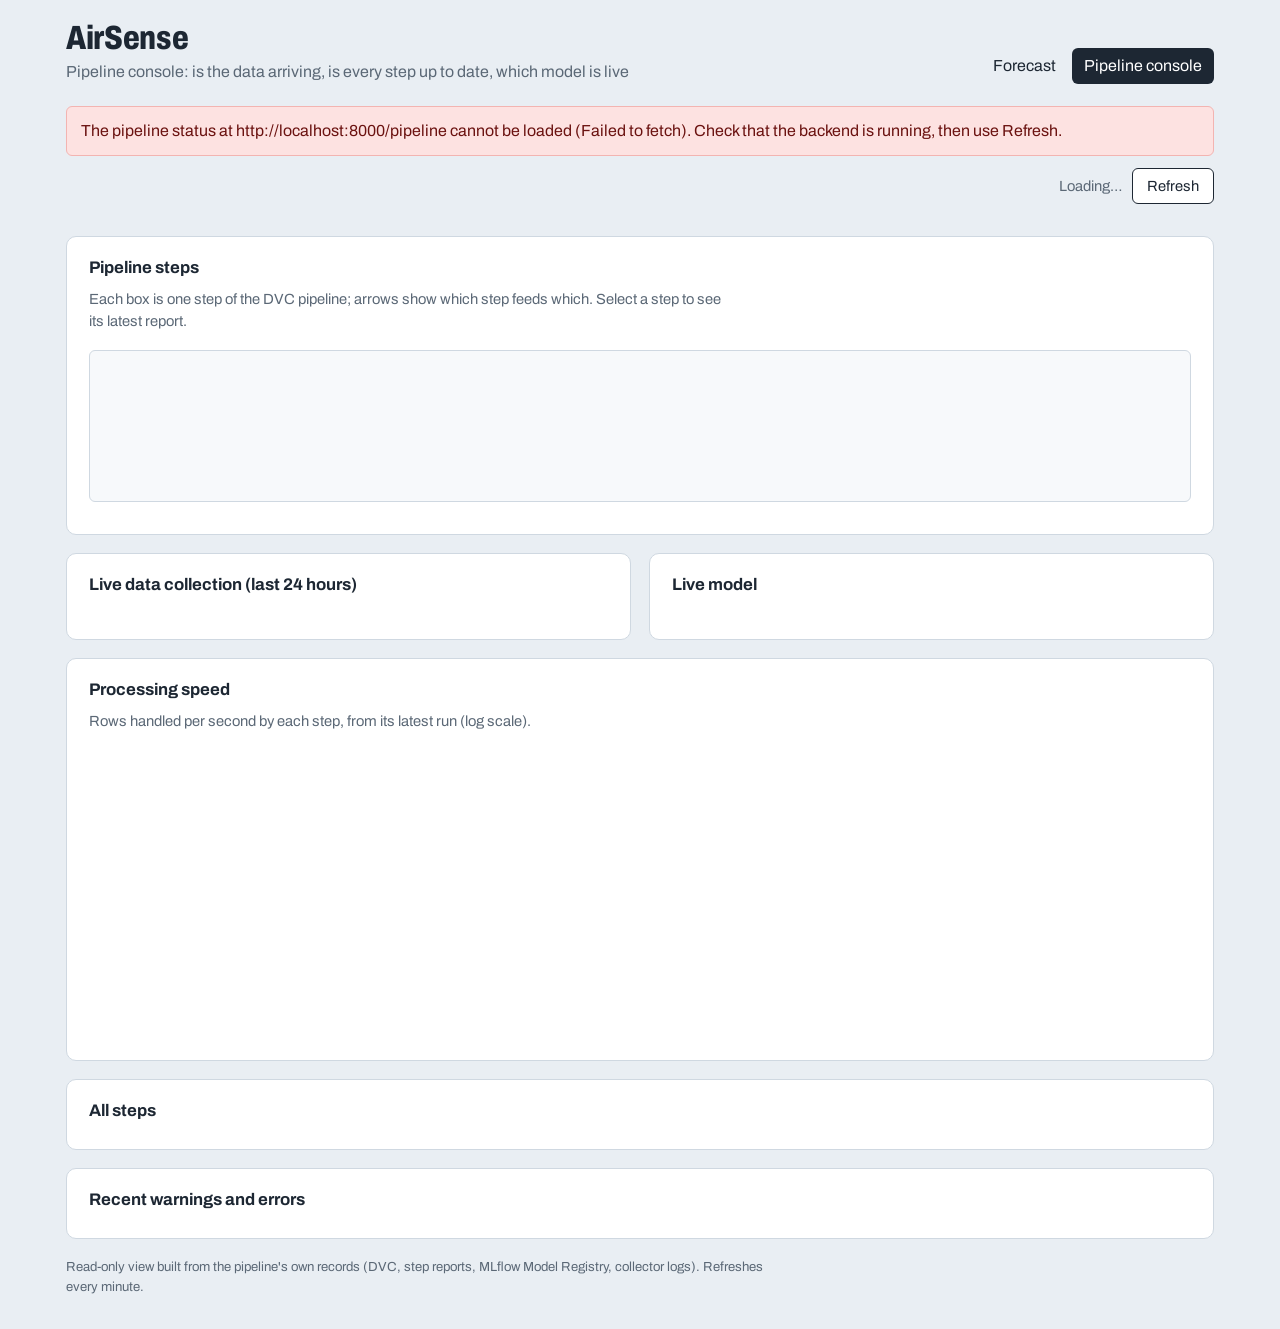
==== frontend/pipeline.html @ 77a4524e "Stage 7: pipeline console, user manual, manual UI checklist" ====
<!doctype html>
<html lang="en">
<head>
  <meta charset="utf-8">
  <meta name="viewport" content="width=device-width, initial-scale=1">
  <title>AirSense — pipeline console</title>
  <meta name="description" content="Status of the AirSense data and model pipeline">
  <link rel="preconnect" href="https://fonts.googleapis.com">
  <link rel="stylesheet" href="https://fonts.googleapis.com/css2?family=Archivo:wdth,wght@75..100,400..800&display=swap">
  <link rel="stylesheet" href="assets/style.css">
</head>
<body class="console">
  <header class="topbar">
    <div class="brand">
      <a class="wordmark" href="index.html">AirSense</a>
      <p class="tagline">Pipeline console: is the data arriving, is every step up to date, which model is live</p>
    </div>
    <nav class="topnav" aria-label="Pages">
      <a href="index.html">Forecast</a>
      <a href="pipeline.html" aria-current="page">Pipeline console</a>
    </nav>
  </header>

  <main>
    <div id="banner" class="banner" role="alert" hidden></div>
    <div class="freshness console-fresh">
      <span id="asof">Loading…</span>
      <button id="refresh" type="button">Refresh</button>
    </div>

    <section class="status-row" id="status-row" aria-label="Summary"></section>

    <section class="panel" aria-labelledby="graph-h">
      <h2 id="graph-h" class="section-h">Pipeline steps</h2>
      <p class="hint">Each box is one step of the DVC pipeline; arrows show which step feeds which. Select a step to see its latest report.</p>
      <div class="legend" id="legend"></div>
      <p class="hint phone-only">On a phone, swipe the graph sideways to see every step.</p>
      <div class="dag-wrap"><svg id="dag" role="img" aria-label="Pipeline graph"></svg></div>
      <div id="stage-detail" class="stage-detail" aria-live="polite"></div>
    </section>

    <div class="two-col">
      <section class="panel" aria-labelledby="live-h">
        <h2 id="live-h" class="section-h">Live data collection (last 24 hours)</h2>
        <p id="live-text" class="hint"></p>
        <div id="live-strip" class="slots" role="img"></div>
        <div id="live-axis" class="slots-axis" aria-hidden="true"></div>
        <ul id="gaps" class="plain"></ul>
      </section>

      <section class="panel" aria-labelledby="model-h">
        <h2 id="model-h" class="section-h">Live model</h2>
        <div id="model"></div>
      </section>
    </div>

    <section class="panel" aria-labelledby="speed-h">
      <h2 id="speed-h" class="section-h">Processing speed</h2>
      <p class="hint">Rows handled per second by each step, from its latest run (log scale).</p>
      <div class="chart-box short"><canvas id="speed" role="img" aria-label="Throughput per pipeline step"></canvas></div>
    </section>

    <section class="panel" aria-labelledby="stages-h">
      <h2 id="stages-h" class="section-h">All steps</h2>
      <div class="table-wrap"><table class="data" id="stages"></table></div>
    </section>

    <section class="panel" aria-labelledby="problems-h">
      <h2 id="problems-h" class="section-h">Recent warnings and errors</h2>
      <div id="problems"></div>
    </section>
  </main>

  <footer class="footer">
    <p>Read-only view built from the pipeline's own records (DVC, step reports, MLflow Model Registry, collector logs). Refreshes every minute.</p>
  </footer>

  <script src="vendor/chart.umd.min.js"></script>
  <script src="assets/config.js"></script>
  <script src="assets/common.js"></script>
  <script src="assets/pipeline.js"></script>
</body>
</html>
---- frontend/assets/style.css ----
/* AirSense frontend. The AQI colours carry the meaning; everything else stays quiet. */
:root {
  --sky: #e9eef3;        /* page: hazy daytime sky */
  --paper: #ffffff;      /* panels */
  --ink: #1d2733;        /* text */
  --muted: #5b6876;      /* secondary text */
  --line: #cfd8e1;       /* borders */
  --focus: #1b6ec2;      /* keyboard focus and links */
  --warn-bg: #fff4d6;
  --warn-ink: #5a4300;
  --font: "Archivo", "Segoe UI", system-ui, -apple-system, sans-serif;
  --radius-s: 6px;
  --radius-m: 10px;
}

* { box-sizing: border-box; }
html { -webkit-text-size-adjust: 100%; }
body {
  margin: 0;
  background: var(--sky);
  color: var(--ink);
  font-family: var(--font);
  font-size: 16px;
  line-height: 1.5;
}
a { color: var(--focus); }
:focus-visible { outline: 3px solid var(--focus); outline-offset: 2px; }
main, .topbar, .footer { max-width: 1180px; margin: 0 auto; padding: 0 16px; }

/* ---------- top bar ---------- */
.topbar {
  display: flex; flex-wrap: wrap; align-items: end; justify-content: space-between;
  gap: 8px 24px; padding-top: 22px; padding-bottom: 14px;
}
.wordmark {
  font-size: 2.1rem; font-weight: 800; font-stretch: 78%; letter-spacing: -0.01em;
  color: var(--ink); text-decoration: none; line-height: 1;
}
.tagline { margin: 4px 0 0; color: var(--muted); }
.topnav { display: flex; gap: 4px; }
.topnav a {
  padding: 6px 12px; border-radius: var(--radius-s); color: var(--ink); text-decoration: none;
}
.topnav a[aria-current="page"] { background: var(--ink); color: #fff; }
.topnav a:not([aria-current]):hover { background: #dbe3ea; }

/* ---------- banner and controls ---------- */
.banner {
  margin: 8px 0 12px; padding: 12px 14px; border-radius: var(--radius-s);
  background: #fde2e1; color: #6b1210; border: 1px solid #f3b4b1;
}
.controls {
  display: flex; flex-wrap: wrap; align-items: center; justify-content: space-between;
  gap: 12px; margin: 6px 0 18px;
}
.groups { border: 0; margin: 0; padding: 0; display: flex; flex-wrap: wrap; gap: 6px; align-items: center; }
.groups legend { float: left; margin-right: 8px; color: var(--muted); padding: 0; }
.groups label { position: relative; }
.groups input { position: absolute; opacity: 0; inset: 0; margin: 0; cursor: pointer; }
.groups span {
  display: inline-block; padding: 6px 12px; border: 1px solid var(--line);
  border-radius: 999px; background: var(--paper); font-size: 0.92rem;
}
.groups input:checked + span { background: var(--ink); color: #fff; border-color: var(--ink); }
.groups input:focus-visible + span { outline: 3px solid var(--focus); outline-offset: 2px; }
.freshness { display: flex; align-items: center; gap: 10px; color: var(--muted); font-size: 0.92rem; }
button {
  font: inherit; padding: 6px 14px; border-radius: var(--radius-s); cursor: pointer;
  border: 1px solid var(--ink); background: var(--paper); color: var(--ink);
}
button:hover { background: var(--ink); color: #fff; }

/* ---------- city tiles ---------- */
.section-h { font-size: 1.05rem; font-weight: 700; margin: 0 0 8px; }
.cities {
  display: grid; gap: 8px;
  grid-template-columns: repeat(auto-fill, minmax(150px, 1fr));
}
.city {
  display: grid; grid-template-columns: 1fr; align-content: start; gap: 2px;
  text-align: left; padding: 10px 12px 10px 16px; border-radius: var(--radius-s);
  background: var(--paper); color: var(--ink); border: 1px solid var(--line);
  position: relative; min-height: 76px;
}
.city::before {           /* the AQI colour as a band on the left edge */
  content: ""; position: absolute; left: 0; top: 0; bottom: 0; width: 6px;
  border-radius: var(--radius-s) 0 0 var(--radius-s); background: var(--band, #c9d1d9);
}
.city:hover { background: #f6f9fb; color: var(--ink); }
.city[aria-pressed="true"] { border-color: var(--ink); box-shadow: inset 0 0 0 1px var(--ink); }
.city .name { font-weight: 700; }
.city .cat { font-size: 0.82rem; color: var(--muted); }
.city .val { font-size: 1.5rem; font-weight: 700; font-stretch: 85%; line-height: 1.1; }
.city .val small { font-size: 0.7rem; font-weight: 400; color: var(--muted); margin-left: 2px; }
.city.stale .val { color: var(--muted); }

/* ---------- detail ---------- */
.detail {
  margin: 22px 0; padding: 22px; background: var(--paper);
  border-radius: var(--radius-m); border: 1px solid var(--line);
}
.detail-head { display: flex; flex-wrap: wrap; gap: 18px 32px; align-items: stretch; }
.reading {
  min-width: 220px; padding: 16px 18px; border-radius: var(--radius-m);
  background: var(--band); color: var(--band-ink);
}
.reading .where { margin: 0; font-weight: 700; font-size: 1.15rem; }
.reading .big { font-size: 4.2rem; font-weight: 800; font-stretch: 75%; line-height: 0.95; margin: 6px 0 2px; }
.reading .big small { font-size: 1rem; font-weight: 500; margin-left: 4px; }
.reading .catname { font-size: 1.25rem; font-weight: 700; margin: 0; }
.reading .meta { margin: 6px 0 0; font-size: 0.85rem; opacity: 0.9; }
.summary { flex: 1 1 320px; display: flex; flex-direction: column; justify-content: center; gap: 6px; }
.summary h3 { margin: 0; font-size: 1.5rem; font-weight: 700; font-stretch: 90%; line-height: 1.2; }
.summary p { margin: 0; color: var(--muted); max-width: 62ch; }

/* The hour-by-hour strip: one cell per forecast hour, coloured by AQI category. */
.strip-wrap { margin: 22px 0 6px; }
.strip { display: grid; grid-template-columns: repeat(24, 1fr); gap: 2px; }
.strip .cell { height: 34px; border-radius: 3px; background: var(--band); position: relative; }
.strip .cell.worst { outline: 2px solid var(--ink); outline-offset: 1px; z-index: 1; }
.strip-hours { display: grid; grid-template-columns: repeat(24, 1fr); font-size: 0.72rem; color: var(--muted); margin-top: 3px; }
.strip-hours span { text-align: left; white-space: nowrap; }
.chart-box { position: relative; height: 260px; margin-top: 10px; }

.columns { display: grid; grid-template-columns: 1fr 1fr; gap: 28px; margin-top: 22px; }
.columns h4 { margin: 0 0 8px; font-size: 1.05rem; }
.advice p { margin: 0 0 8px; max-width: 65ch; }
.sources { font-size: 0.82rem; color: var(--muted); }
.factors { list-style: none; margin: 0; padding: 0; }
.factors li { display: grid; grid-template-columns: minmax(130px, 1.2fr) 1fr; gap: 10px; align-items: center; margin-bottom: 8px; }
.factor-bar { position: relative; height: 22px; background: #eef2f6; border-radius: 3px; }
.factor-bar .mid { position: absolute; left: 50%; top: -3px; bottom: -3px; width: 1px; background: var(--muted); }
.factor-bar .fill { position: absolute; top: 3px; bottom: 3px; border-radius: 2px; }
.factor-bar .fill.raises { left: 50%; background: #c0392b; }
.factor-bar .fill.lowers { right: 50%; background: #2e7d5b; }
.factor-num { font-size: 0.82rem; color: var(--muted); }
.notes { margin-top: 18px; padding: 10px 14px; border-radius: var(--radius-s); background: var(--warn-bg); color: var(--warn-ink); }
.notes ul { margin: 4px 0 0; padding-left: 20px; }
.unavailable { padding: 6px 0; }
.unavailable h3 { margin: 0 0 6px; }
.unavailable p { margin: 0 0 6px; color: var(--muted); max-width: 65ch; }

/* ---------- intro, phone controls, overview ---------- */
.intro { margin: 0 0 12px; color: var(--muted); }
.phone-controls { display: none; gap: 10px; margin-bottom: 14px; }
.field { display: grid; gap: 4px; font-size: 0.9rem; color: var(--muted); }
.field select {
  font: inherit; font-size: 1rem; color: var(--ink); padding: 10px 12px;
  border: 1px solid var(--line); border-radius: var(--radius-s); background: var(--paper); width: 100%;
}
.overview { margin: 22px 0; padding: 18px 22px; background: var(--paper); border: 1px solid var(--line); border-radius: var(--radius-m); }
.overview p { margin: 0 0 10px; max-width: 80ch; }
.catbar { display: flex; height: 14px; border-radius: 4px; overflow: hidden; margin-bottom: 6px; }
.catbar span { display: block; height: 100%; }
.catbar-legend { display: flex; flex-wrap: wrap; gap: 4px 14px; font-size: 0.82rem; color: var(--muted); margin-bottom: 4px; }
.ranked { list-style: none; margin: 12px 0 0; padding: 0; display: none; }
.ranked li button {
  width: 100%; display: grid; grid-template-columns: 14px 1fr auto; gap: 10px; align-items: center;
  text-align: left; padding: 9px 4px; border: 0; border-bottom: 1px solid var(--line);
  border-radius: 0; background: transparent; color: var(--ink);
}
.ranked li button:hover { background: #f3f6f9; color: var(--ink); }
.ranked .dot { width: 12px; height: 12px; border-radius: 50%; background: var(--band); border: 1px solid rgba(0, 0, 0, 0.15); }
.ranked .rv { font-weight: 700; font-stretch: 85%; }
.ranked .rs { display: block; font-size: 0.8rem; color: var(--muted); }
.alternatives { display: flex; flex-wrap: wrap; gap: 8px; margin-top: 8px; }
.alternatives button { display: inline-flex; gap: 8px; align-items: center; }
.alternatives .dot { width: 10px; height: 10px; border-radius: 50%; background: var(--band); }
.last-known { display: inline-block; margin: 4px 0 10px; padding: 8px 12px; border-radius: var(--radius-s); background: var(--band); color: var(--band-ink); font-weight: 600; }

.loading { display: flex; align-items: center; gap: 12px; color: var(--muted); padding: 18px 0; }
.spinner {
  width: 20px; height: 20px; border-radius: 50%;
  border: 3px solid var(--line); border-top-color: var(--ink); animation: spin 0.9s linear infinite;
}
@keyframes spin { to { transform: rotate(360deg); } }

/* ---------- help and footer ---------- */
.help { margin: 22px 0; background: var(--paper); border: 1px solid var(--line); border-radius: var(--radius-m); padding: 4px 18px; }
.help summary { cursor: pointer; padding: 10px 0; font-weight: 700; }
.help-body p { max-width: 75ch; }
.aqi-table { border-collapse: collapse; width: 100%; font-size: 0.9rem; margin: 6px 0 12px; }
.aqi-table th, .aqi-table td { text-align: left; padding: 6px 8px; border-bottom: 1px solid var(--line); vertical-align: top; }
.swatch { display: inline-block; width: 12px; height: 12px; border-radius: 2px; margin-right: 6px; vertical-align: -1px; border: 1px solid rgba(0, 0, 0, 0.15); }
.footer { color: var(--muted); font-size: 0.82rem; padding-bottom: 28px; }
.footer p { margin: 4px 0; max-width: 90ch; }

@media (max-width: 760px) {
  main { display: flex; flex-direction: column; }
  .phone-controls { display: grid; }
  .tiles-section, .groups { display: none; }
  .controls { margin-top: 0; order: 1; }
  .help { order: 2; margin-top: 0; }
  .detail { order: 3; }
  .overview { order: 4; padding: 16px; }
  .ranked { display: block; }
  .wordmark { font-size: 1.8rem; }
  .topbar { padding-top: 16px; }
  .columns { grid-template-columns: 1fr; }
  .reading { width: 100%; }
  .strip .cell { height: 26px; }
  .strip-hours span:nth-child(odd) { visibility: hidden; }
  .detail { padding: 16px; }
}
@media (prefers-reduced-motion: reduce) { * { transition: none !important; animation: none !important; } }

/* ---------- pipeline console ---------- */
.console-fresh { justify-content: flex-end; margin: 0 0 14px; }
.status-row { display: grid; grid-template-columns: repeat(auto-fit, minmax(220px, 1fr)); gap: 10px; margin-bottom: 18px; }
.status {
  background: var(--paper); border: 1px solid var(--line); border-left: 6px solid var(--state, #9aa7b4);
  border-radius: var(--radius-s); padding: 12px 14px;
}
.status h3 { margin: 0; font-size: 0.95rem; color: var(--muted); font-weight: 600; }
.status p { margin: 4px 0 0; }
.status .big-line { font-size: 1.25rem; font-weight: 700; font-stretch: 90%; color: var(--ink); }
.ok { --state: #2e7d5b; }
.attention { --state: #e08a00; }
.bad { --state: #c0392b; }
.neutral { --state: #6b7c8d; }
.panel { background: var(--paper); border: 1px solid var(--line); border-radius: var(--radius-m); padding: 18px 22px; margin-bottom: 18px; }
.hint { color: var(--muted); margin: 0 0 10px; max-width: 80ch; font-size: 0.92rem; }
.legend { display: flex; flex-wrap: wrap; gap: 6px 16px; font-size: 0.85rem; color: var(--muted); margin-bottom: 8px; }
.legend span { display: inline-flex; align-items: center; gap: 6px; }
.legend i { width: 14px; height: 14px; border-radius: 3px; border: 2px solid; display: inline-block; }
.dag-wrap { overflow-x: auto; border: 1px solid var(--line); border-radius: var(--radius-s); background: #f7f9fb; }
#dag { display: block; margin: 0 auto; }
#dag .node rect { stroke-width: 2; cursor: pointer; }
#dag .node text { font-family: var(--font); font-size: 13px; pointer-events: none; }
#dag .node .sub { font-size: 11px; fill: var(--muted); }
#dag .node:focus-visible rect, #dag .node.selected rect { stroke: var(--focus); stroke-width: 3; }
#dag .edge { fill: none; stroke: #8b99a8; stroke-width: 1.4; }
.stage-detail { margin-top: 14px; }
.stage-detail h3 { margin: 0 0 4px; font-size: 1.1rem; }
.stage-detail .reasons { color: #8a5a00; }
.kv { display: grid; grid-template-columns: max-content 1fr; gap: 3px 16px; font-size: 0.9rem; margin: 8px 0 0; }
.kv dt { color: var(--muted); }
.kv dd { margin: 0; word-break: break-word; }
.cmd { font-family: ui-monospace, SFMono-Regular, Menlo, monospace; font-size: 0.85rem; background: #eef2f6; padding: 2px 6px; border-radius: 4px; }
.two-col { display: grid; grid-template-columns: 1fr 1fr; gap: 18px; }
.two-col .panel { margin-bottom: 18px; }
.slots { display: grid; grid-template-columns: repeat(48, 1fr); gap: 2px; }
.slots span { height: 26px; border-radius: 2px; background: #2e7d5b; }
.slots span.miss { background: #f1c9c5; }
.slots-axis { display: grid; grid-template-columns: repeat(48, 1fr); font-size: 0.72rem; color: var(--muted); margin-top: 3px; }
.slots-axis span { white-space: nowrap; }
.plain { list-style: none; padding: 0; margin: 10px 0 0; font-size: 0.9rem; }
.plain li { padding: 4px 0; border-bottom: 1px solid var(--line); }
.checks { list-style: none; padding: 0; margin: 8px 0 0; }
.checks li { display: grid; grid-template-columns: 22px 1fr; gap: 6px; padding: 4px 0; font-size: 0.92rem; }
.checks .mark { font-weight: 800; }
.checks .pass { color: #2e7d5b; }
.checks .fail { color: #c0392b; }
.chart-box.short { height: 300px; }
.table-wrap { overflow-x: auto; }
table.data { border-collapse: collapse; width: 100%; font-size: 0.9rem; }
table.data th, table.data td { text-align: left; padding: 7px 8px; border-bottom: 1px solid var(--line); vertical-align: top; }
table.data th { color: var(--muted); font-weight: 600; }
.pill { display: inline-block; padding: 1px 8px; border-radius: 999px; font-size: 0.8rem; border: 1px solid; white-space: nowrap; }
.pill.ok { color: #1f5e43; border-color: #2e7d5b; background: #e6f3ec; }
.pill.attention { color: #7a4b00; border-color: #e08a00; background: #fff1d9; }
.pill.neutral { color: #3d4b59; border-color: #6b7c8d; background: #eef2f6; }
.pill.bad { color: #7a1d14; border-color: #c0392b; background: #fbe4e1; }
.problem { display: grid; grid-template-columns: 150px 80px 1fr; gap: 10px; padding: 6px 0; border-bottom: 1px solid var(--line); font-size: 0.88rem; }
.problem span { overflow-wrap: anywhere; min-width: 0; }
.problem .lvl-ERROR, .problem .lvl-CRITICAL { color: #c0392b; font-weight: 700; }
.problem .lvl-WARNING { color: #8a5a00; font-weight: 700; }
@media (max-width: 760px) {
  .two-col { grid-template-columns: 1fr; }
  .panel { padding: 14px 16px; }
  .slots span { height: 20px; }
  .problem { grid-template-columns: 1fr; gap: 2px; }
}
.phone-only { display: none; }
@media (max-width: 760px) { .phone-only { display: block; } }
.linklike { border: 0; padding: 0; background: none; color: var(--focus); text-decoration: underline; cursor: pointer; font: inherit; }
.linklike:hover { background: none; color: var(--ink); }
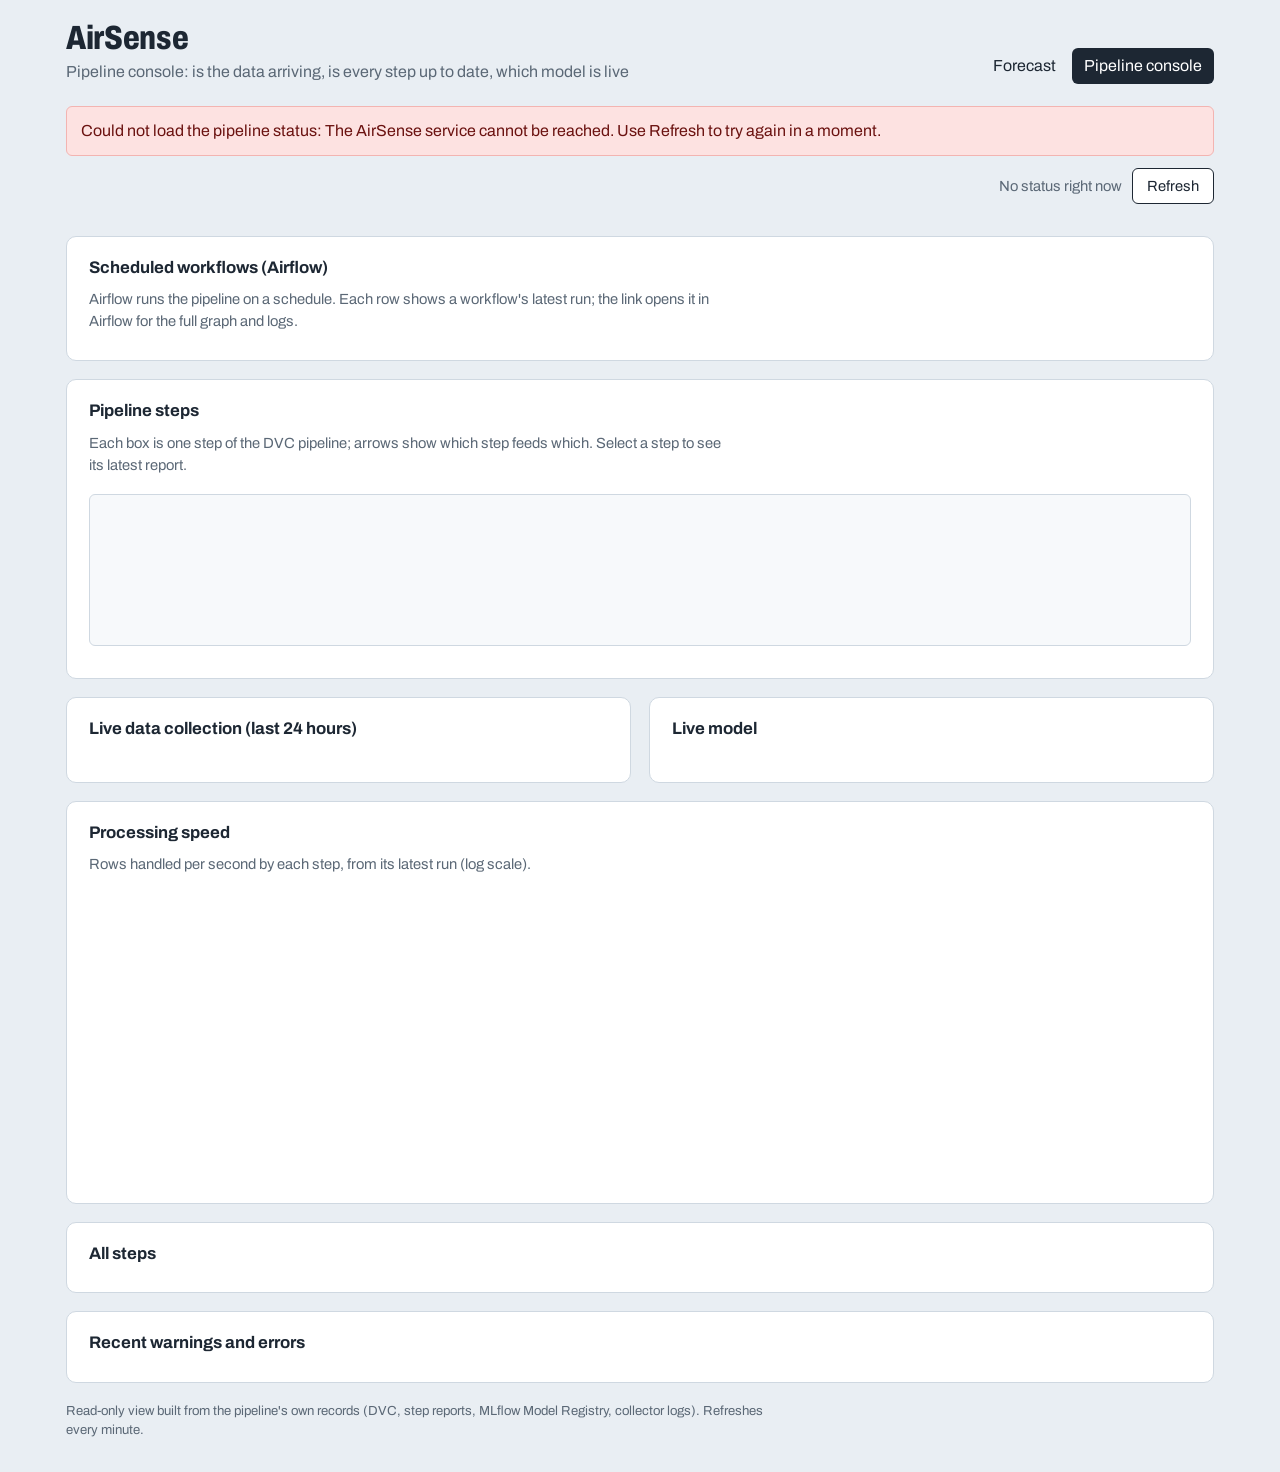
==== commit 1b807317: "Console: Airflow workflows panel (last run of each DAG, link to Airflow); housekeeping: dvc gc" ====
--- a/frontend/pipeline.html
+++ b/frontend/pipeline.html
@@ -29,6 +29,12 @@
     </div>
 
     <section class="status-row" id="status-row" aria-label="Summary"></section>
+
+    <section class="panel" aria-labelledby="flows-h">
+      <h2 id="flows-h" class="section-h">Scheduled workflows (Airflow)</h2>
+      <p class="hint">Airflow runs the pipeline on a schedule. Each row shows a workflow's latest run; the link opens it in Airflow for the full graph and logs.</p>
+      <div class="table-wrap"><table class="data" id="workflows"></table></div>
+    </section>
 
     <section class="panel" aria-labelledby="graph-h">
       <h2 id="graph-h" class="section-h">Pipeline steps</h2>
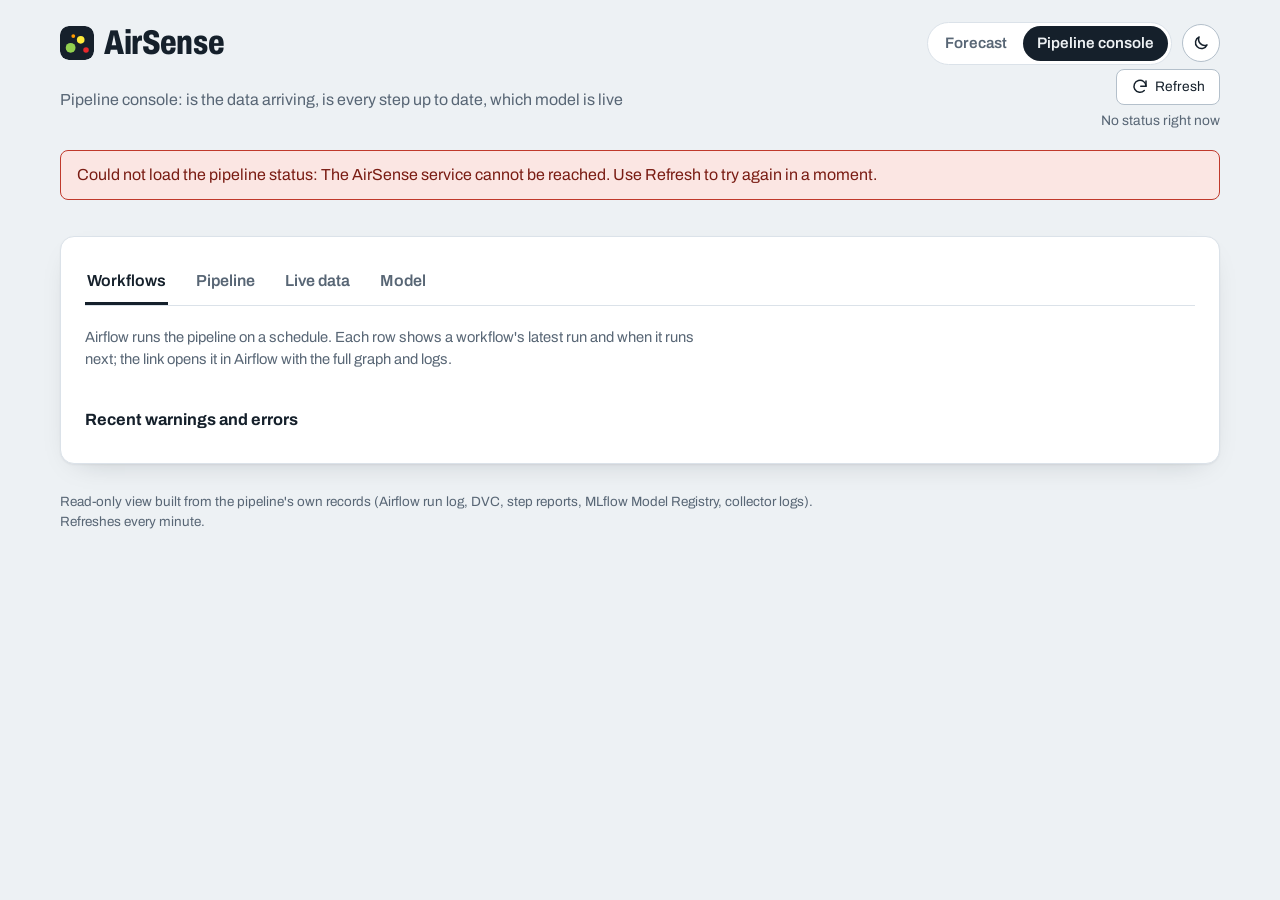
==== commit 4a216f21: "UI refresh: dark theme, one time format, tabs, category chart, 6-factor explanation, console tabs, c" ====
--- a/frontend/pipeline.html
+++ b/frontend/pipeline.html
@@ -5,80 +5,50 @@
   <meta name="viewport" content="width=device-width, initial-scale=1">
   <title>AirSense — pipeline console</title>
   <meta name="description" content="Status of the AirSense data and model pipeline">
+  <script>
+    // theme before the first paint: the saved choice, else the laptop's setting
+    (function () {
+      var t = null;
+      try { t = localStorage.getItem("airsense-theme"); } catch (e) {}
+      document.documentElement.dataset.theme = t || (matchMedia("(prefers-color-scheme: dark)").matches ? "dark" : "light");
+    })();
+  </script>
+  <link rel="icon" href="assets/icon.svg" type="image/svg+xml">
   <link rel="preconnect" href="https://fonts.googleapis.com">
-  <link rel="stylesheet" href="https://fonts.googleapis.com/css2?family=Archivo:wdth,wght@75..100,400..800&display=swap">
+  <link rel="stylesheet" href="https://fonts.googleapis.com/css2?family=Archivo:wdth,wght@62..100,400..900&display=swap">
   <link rel="stylesheet" href="assets/style.css">
 </head>
 <body class="console">
   <header class="topbar">
-    <div class="brand">
-      <a class="wordmark" href="index.html">AirSense</a>
-      <p class="tagline">Pipeline console: is the data arriving, is every step up to date, which model is live</p>
+    <a class="brand" href="index.html" aria-label="AirSense home">
+      <img src="assets/icon.svg" alt="" width="34" height="34">
+      <span class="wordmark">AirSense</span>
+    </a>
+    <div class="top-actions">
+      <nav class="topnav" id="topnav" aria-label="Pages">
+        <a href="index.html">Forecast</a>
+        <a href="pipeline.html" aria-current="page">Pipeline console</a>
+      </nav>
+      <button id="theme-toggle" class="icon-btn" type="button"></button>
+      <button id="menu-toggle" class="icon-btn menu-btn" type="button" aria-label="Pages" aria-controls="topnav" aria-expanded="false"></button>
     </div>
-    <nav class="topnav" aria-label="Pages">
-      <a href="index.html">Forecast</a>
-      <a href="pipeline.html" aria-current="page">Pipeline console</a>
-    </nav>
+    <p class="tagline">Pipeline console: is the data arriving, is every step up to date, which model is live</p>
+    <div class="freshness">
+      <span id="asof">Loading…</span>
+      <button id="refresh" class="ghost" type="button">Refresh</button>
+    </div>
   </header>
 
   <main>
     <div id="banner" class="banner" role="alert" hidden></div>
-    <div class="freshness console-fresh">
-      <span id="asof">Loading…</span>
-      <button id="refresh" type="button">Refresh</button>
-    </div>
 
     <section class="status-row" id="status-row" aria-label="Summary"></section>
 
-    <section class="panel" aria-labelledby="flows-h">
-      <h2 id="flows-h" class="section-h">Scheduled workflows (Airflow)</h2>
-      <p class="hint">Airflow runs the pipeline on a schedule. Each row shows a workflow's latest run; the link opens it in Airflow for the full graph and logs.</p>
-      <div class="table-wrap"><table class="data" id="workflows"></table></div>
-    </section>
-
-    <section class="panel" aria-labelledby="graph-h">
-      <h2 id="graph-h" class="section-h">Pipeline steps</h2>
-      <p class="hint">Each box is one step of the DVC pipeline; arrows show which step feeds which. Select a step to see its latest report.</p>
-      <div class="legend" id="legend"></div>
-      <p class="hint phone-only">On a phone, swipe the graph sideways to see every step.</p>
-      <div class="dag-wrap"><svg id="dag" role="img" aria-label="Pipeline graph"></svg></div>
-      <div id="stage-detail" class="stage-detail" aria-live="polite"></div>
-    </section>
-
-    <div class="two-col">
-      <section class="panel" aria-labelledby="live-h">
-        <h2 id="live-h" class="section-h">Live data collection (last 24 hours)</h2>
-        <p id="live-text" class="hint"></p>
-        <div id="live-strip" class="slots" role="img"></div>
-        <div id="live-axis" class="slots-axis" aria-hidden="true"></div>
-        <ul id="gaps" class="plain"></ul>
-      </section>
-
-      <section class="panel" aria-labelledby="model-h">
-        <h2 id="model-h" class="section-h">Live model</h2>
-        <div id="model"></div>
-      </section>
-    </div>
-
-    <section class="panel" aria-labelledby="speed-h">
-      <h2 id="speed-h" class="section-h">Processing speed</h2>
-      <p class="hint">Rows handled per second by each step, from its latest run (log scale).</p>
-      <div class="chart-box short"><canvas id="speed" role="img" aria-label="Throughput per pipeline step"></canvas></div>
-    </section>
-
-    <section class="panel" aria-labelledby="stages-h">
-      <h2 id="stages-h" class="section-h">All steps</h2>
-      <div class="table-wrap"><table class="data" id="stages"></table></div>
-    </section>
-
-    <section class="panel" aria-labelledby="problems-h">
-      <h2 id="problems-h" class="section-h">Recent warnings and errors</h2>
-      <div id="problems"></div>
-    </section>
+    <section class="card console-tabs" id="console-tabs" aria-label="Details"></section>
   </main>
 
   <footer class="footer">
-    <p>Read-only view built from the pipeline's own records (DVC, step reports, MLflow Model Registry, collector logs). Refreshes every minute.</p>
+    <p>Read-only view built from the pipeline's own records (Airflow run log, DVC, step reports, MLflow Model Registry, collector logs). Refreshes every minute.</p>
   </footer>
 
   <script src="vendor/chart.umd.min.js"></script>
--- a/frontend/assets/style.css
+++ b/frontend/assets/style.css
@@ -1,277 +1,475 @@
-/* AirSense frontend. The AQI colours carry the meaning; everything else stays quiet. */
+/* AirSense frontend.
+   The AQI colours carry the meaning; everything else stays quiet so they stand out.
+   Light theme: a hazy daytime sky. Dark theme: the same city at night. */
+
 :root {
-  --sky: #e9eef3;        /* page: hazy daytime sky */
-  --paper: #ffffff;      /* panels */
-  --ink: #1d2733;        /* text */
-  --muted: #5b6876;      /* secondary text */
-  --line: #cfd8e1;       /* borders */
-  --focus: #1b6ec2;      /* keyboard focus and links */
-  --warn-bg: #fff4d6;
-  --warn-ink: #5a4300;
+  --page: #edf1f4;
+  --paper: #ffffff;
+  --raised: #f5f7f9;
+  --ink: #15202b;
+  --muted: #586675;
+  --line: #dbe2e9;
+  --line-strong: #b4c0cb;
+  --grid: rgba(21, 32, 43, 0.07);
+  --accent: #1d6fb8;
+  --tip-bg: #15202b;
+  --tip-ink: #f3f6f9;
+  --tip-muted: #b9c4cf;
+  --band-alpha: 24;            /* AQI bands behind charts (hex alpha) */
+  --shadow: 0 1px 2px rgba(16, 24, 32, 0.05), 0 10px 30px -18px rgba(16, 24, 32, 0.28);
+  --ok: #2e7d5b;  --ok-bg: #e6f3ec;  --ok-ink: #1d5a40;
+  --warn: #c27a00; --warn-bg: #fff3d8; --warn-ink: #6b4400;
+  --bad: #c0392b; --bad-bg: #fbe6e3; --bad-ink: #7a1d14;
+  --neutral: #6b7c8d; --neutral-bg: #eef2f6; --neutral-ink: #3d4b59;
+  --lowers: #3a78b5;
+  --raises: #d07a2a;
   --font: "Archivo", "Segoe UI", system-ui, -apple-system, sans-serif;
-  --radius-s: 6px;
-  --radius-m: 10px;
+  --mono: ui-monospace, SFMono-Regular, Menlo, Consolas, monospace;
+  --r-s: 8px;
+  --r-m: 14px;
+  color-scheme: light;
+}
+:root[data-theme="dark"] {
+  --page: #0a0f14;
+  --paper: #121921;
+  --raised: #18212b;
+  --ink: #e8eef4;
+  --muted: #9aa8b6;
+  --line: #243140;
+  --line-strong: #3b4a5a;
+  --grid: rgba(232, 238, 244, 0.07);
+  --accent: #6cb0ff;
+  --tip-bg: #e8eef4;
+  --tip-ink: #0f151b;
+  --tip-muted: #4c5966;
+  --band-alpha: 2e;
+  --shadow: 0 1px 2px rgba(0, 0, 0, 0.4), 0 12px 32px -18px rgba(0, 0, 0, 0.8);
+  --ok: #4cbf8a;  --ok-bg: #12301f;  --ok-ink: #8fe0b8;
+  --warn: #f0a83a; --warn-bg: #33250b; --warn-ink: #f6cd85;
+  --bad: #f06a5c; --bad-bg: #3a1714; --bad-ink: #f7aaa0;
+  --neutral: #8a9bad; --neutral-bg: #1c2631; --neutral-ink: #c3cfdb;
+  --lowers: #6aa8e8;
+  --raises: #f0a35a;
+  color-scheme: dark;
 }
 
 * { box-sizing: border-box; }
 html { -webkit-text-size-adjust: 100%; }
 body {
   margin: 0;
-  background: var(--sky);
+  background: var(--page);
   color: var(--ink);
   font-family: var(--font);
   font-size: 16px;
   line-height: 1.5;
-}
-a { color: var(--focus); }
-:focus-visible { outline: 3px solid var(--focus); outline-offset: 2px; }
-main, .topbar, .footer { max-width: 1180px; margin: 0 auto; padding: 0 16px; }
+  transition: background-color 0.2s, color 0.2s;
+}
+a { color: var(--accent); }
+:focus-visible { outline: 3px solid var(--accent); outline-offset: 2px; }
+main, .topbar, .footer { max-width: 1200px; margin: 0 auto; padding: 0 20px; }
+[hidden] { display: none !important; }
+.nowrap { white-space: nowrap; }
+
+/* ---------- buttons ---------- */
+button {
+  font: inherit; color: var(--ink); cursor: pointer;
+  padding: 7px 14px; border-radius: var(--r-s);
+  border: 1px solid var(--line-strong); background: var(--paper);
+}
+button:hover { border-color: var(--ink); }
+button.ghost { display: inline-flex; align-items: center; gap: 6px; }
+.icon { display: inline-flex; width: 18px; height: 18px; }
+.icon svg { width: 100%; height: 100%; }
+.icon-btn { display: inline-grid; place-items: center; width: 38px; height: 38px; padding: 0; border-radius: 999px; }
+.menu-btn { display: none; }
 
 /* ---------- top bar ---------- */
 .topbar {
-  display: flex; flex-wrap: wrap; align-items: end; justify-content: space-between;
-  gap: 8px 24px; padding-top: 22px; padding-bottom: 14px;
-}
-.wordmark {
-  font-size: 2.1rem; font-weight: 800; font-stretch: 78%; letter-spacing: -0.01em;
-  color: var(--ink); text-decoration: none; line-height: 1;
-}
-.tagline { margin: 4px 0 0; color: var(--muted); }
-.topnav { display: flex; gap: 4px; }
-.topnav a {
-  padding: 6px 12px; border-radius: var(--radius-s); color: var(--ink); text-decoration: none;
-}
-.topnav a[aria-current="page"] { background: var(--ink); color: #fff; }
-.topnav a:not([aria-current]):hover { background: #dbe3ea; }
-
-/* ---------- banner and controls ---------- */
+  display: grid; grid-template-columns: 1fr auto; align-items: center;
+  gap: 4px 24px; padding-top: 22px; padding-bottom: 18px;
+}
+.brand { display: inline-flex; align-items: center; gap: 10px; text-decoration: none; color: var(--ink); justify-self: start; }
+.brand img { border-radius: 9px; }
+.wordmark { font-size: 2.15rem; font-weight: 800; font-stretch: 75%; letter-spacing: -0.01em; line-height: 1; }
+.top-actions { display: flex; align-items: center; gap: 10px; position: relative; }
+.topnav { display: flex; gap: 2px; padding: 3px; border-radius: 999px; background: var(--paper); border: 1px solid var(--line); }
+.topnav a { padding: 6px 14px; border-radius: 999px; color: var(--muted); text-decoration: none; font-weight: 600; font-size: 0.95rem; }
+.topnav a:hover { color: var(--ink); }
+.topnav a[aria-current="page"] { background: var(--ink); color: var(--page); }
+.tagline { margin: 0; color: var(--muted); }
+.freshness { display: flex; flex-direction: column; align-items: flex-end; gap: 6px; color: var(--muted); font-size: 0.86rem; justify-self: end; text-align: right; }
+.freshness button { order: -1; }
+
+/* ---------- shared blocks ---------- */
 .banner {
-  margin: 8px 0 12px; padding: 12px 14px; border-radius: var(--radius-s);
-  background: #fde2e1; color: #6b1210; border: 1px solid #f3b4b1;
-}
-.controls {
-  display: flex; flex-wrap: wrap; align-items: center; justify-content: space-between;
-  gap: 12px; margin: 6px 0 18px;
-}
-.groups { border: 0; margin: 0; padding: 0; display: flex; flex-wrap: wrap; gap: 6px; align-items: center; }
-.groups legend { float: left; margin-right: 8px; color: var(--muted); padding: 0; }
-.groups label { position: relative; }
-.groups input { position: absolute; opacity: 0; inset: 0; margin: 0; cursor: pointer; }
-.groups span {
-  display: inline-block; padding: 6px 12px; border: 1px solid var(--line);
-  border-radius: 999px; background: var(--paper); font-size: 0.92rem;
-}
-.groups input:checked + span { background: var(--ink); color: #fff; border-color: var(--ink); }
-.groups input:focus-visible + span { outline: 3px solid var(--focus); outline-offset: 2px; }
-.freshness { display: flex; align-items: center; gap: 10px; color: var(--muted); font-size: 0.92rem; }
-button {
-  font: inherit; padding: 6px 14px; border-radius: var(--radius-s); cursor: pointer;
-  border: 1px solid var(--ink); background: var(--paper); color: var(--ink);
-}
-button:hover { background: var(--ink); color: #fff; }
-
-/* ---------- city tiles ---------- */
-.section-h { font-size: 1.05rem; font-weight: 700; margin: 0 0 8px; }
-.cities {
-  display: grid; gap: 8px;
-  grid-template-columns: repeat(auto-fill, minmax(150px, 1fr));
-}
+  margin: 0 0 16px; padding: 12px 16px; border-radius: var(--r-s);
+  background: var(--bad-bg); color: var(--bad-ink); border: 1px solid var(--bad);
+}
+.card {
+  background: var(--paper); border: 1px solid var(--line); border-radius: var(--r-m);
+  box-shadow: var(--shadow); padding: 22px 24px; margin: 0 0 20px;
+}
+.section-top { display: flex; flex-wrap: wrap; align-items: baseline; justify-content: space-between; gap: 2px 16px; margin-bottom: 12px; }
+.section-h { font-size: 1.15rem; font-weight: 700; font-stretch: 90%; margin: 0; }
+.section-note { margin: 0; color: var(--muted); font-size: 0.88rem; }
+.hint { color: var(--muted); margin: 0 0 12px; max-width: 78ch; font-size: 0.92rem; }
+.swatch { display: inline-block; width: 12px; height: 12px; border-radius: 3px; margin-right: 8px; vertical-align: -1px; }
+.dot { display: inline-block; width: 10px; height: 10px; border-radius: 50%; flex: none; }
+.field { display: grid; gap: 4px; font-size: 0.9rem; color: var(--muted); margin-bottom: 16px; }
+.field select {
+  font: inherit; font-size: 1rem; color: var(--ink); padding: 11px 12px;
+  border: 1px solid var(--line-strong); border-radius: var(--r-s); background: var(--paper); width: 100%;
+}
+.phone-only { display: none; }
+
+/* hover tips (common.js) */
+.tip {
+  position: absolute; left: 0; top: 0; z-index: 50; pointer-events: none;
+  max-width: 280px; padding: 8px 11px; border-radius: var(--r-s);
+  background: var(--tip-bg); color: var(--tip-ink); font-size: 0.84rem; line-height: 1.4;
+  box-shadow: 0 8px 24px rgba(0, 0, 0, 0.25);
+}
+.tip strong { display: block; }
+.tip span { display: block; color: var(--tip-muted); }
+
+/* tabs (common.js) */
+.tabs { display: flex; gap: 26px; border-bottom: 1px solid var(--line); margin-bottom: 18px; overflow-x: auto; }
+.tabs [role="tab"] {
+  border: 0; border-bottom: 3px solid transparent; border-radius: 0; background: none;
+  padding: 10px 2px 9px; color: var(--muted); font-weight: 600; white-space: nowrap;
+  display: inline-flex; align-items: center; gap: 8px;
+}
+.tabs [role="tab"]:hover { color: var(--ink); }
+.tabs [role="tab"][aria-selected="true"] { color: var(--ink); border-bottom-color: var(--ink); }
+.tab-badge { font-size: 0.75rem; padding: 0 7px; border-radius: 999px; background: var(--warn-bg); color: var(--warn-ink); }
+.tab-panel:focus-visible { outline-offset: 6px; }
+
+.loading { display: flex; align-items: center; gap: 12px; color: var(--muted); padding: 24px 0; }
+.spinner { width: 20px; height: 20px; border-radius: 50%; border: 3px solid var(--line); border-top-color: var(--ink); animation: spin 0.9s linear infinite; }
+@keyframes spin { to { transform: rotate(360deg); } }
+
+/* ---------- forecast: city tiles ---------- */
+.tiles-section { margin-bottom: 20px; }
+.cities { display: grid; gap: 10px; grid-template-columns: repeat(7, minmax(0, 1fr)); }
 .city {
-  display: grid; grid-template-columns: 1fr; align-content: start; gap: 2px;
-  text-align: left; padding: 10px 12px 10px 16px; border-radius: var(--radius-s);
-  background: var(--paper); color: var(--ink); border: 1px solid var(--line);
-  position: relative; min-height: 76px;
-}
-.city::before {           /* the AQI colour as a band on the left edge */
-  content: ""; position: absolute; left: 0; top: 0; bottom: 0; width: 6px;
-  border-radius: var(--radius-s) 0 0 var(--radius-s); background: var(--band, #c9d1d9);
-}
-.city:hover { background: #f6f9fb; color: var(--ink); }
-.city[aria-pressed="true"] { border-color: var(--ink); box-shadow: inset 0 0 0 1px var(--ink); }
-.city .name { font-weight: 700; }
-.city .cat { font-size: 0.82rem; color: var(--muted); }
-.city .val { font-size: 1.5rem; font-weight: 700; font-stretch: 85%; line-height: 1.1; }
-.city .val small { font-size: 0.7rem; font-weight: 400; color: var(--muted); margin-left: 2px; }
+  display: grid; align-content: start; gap: 1px; text-align: left;
+  padding: 11px 12px 11px 17px; border-radius: var(--r-s); position: relative; overflow: hidden;
+  background: var(--paper); border: 1px solid var(--line); box-shadow: var(--shadow);
+  transition: transform 0.12s, border-color 0.12s;
+}
+.city::before { content: ""; position: absolute; left: 0; top: 0; bottom: 0; width: 6px; background: var(--band); }
+.city:hover { transform: translateY(-2px); border-color: var(--line-strong); }
+.city[aria-pressed="true"] {
+  border-color: var(--ink); box-shadow: inset 0 0 0 1px var(--ink), var(--shadow);
+  background: color-mix(in srgb, var(--band) 13%, var(--paper));
+}
+.city .name { font-weight: 700; font-size: 0.95rem; }
+.city .val { font-size: 1.85rem; font-weight: 800; font-stretch: 68%; line-height: 1.05; letter-spacing: -0.01em; }
+.city .cat { font-size: 0.8rem; color: var(--muted); }
 .city.stale .val { color: var(--muted); }
 
-/* ---------- detail ---------- */
+/* ---------- forecast: detail ---------- */
 .detail {
-  margin: 22px 0; padding: 22px; background: var(--paper);
-  border-radius: var(--radius-m); border: 1px solid var(--line);
-}
-.detail-head { display: flex; flex-wrap: wrap; gap: 18px 32px; align-items: stretch; }
+  margin: 0 0 20px; padding: 26px; border-radius: var(--r-m); border: 1px solid var(--line); box-shadow: var(--shadow);
+  background:
+    radial-gradient(900px 300px at 0% 0%, color-mix(in srgb, var(--band, transparent) 15%, transparent), transparent 70%),
+    var(--paper);
+}
+.detail-head { display: grid; grid-template-columns: minmax(280px, 380px) 1fr; gap: 32px; align-items: stretch; }
 .reading {
-  min-width: 220px; padding: 16px 18px; border-radius: var(--radius-m);
-  background: var(--band); color: var(--band-ink);
-}
-.reading .where { margin: 0; font-weight: 700; font-size: 1.15rem; }
-.reading .big { font-size: 4.2rem; font-weight: 800; font-stretch: 75%; line-height: 0.95; margin: 6px 0 2px; }
-.reading .big small { font-size: 1rem; font-weight: 500; margin-left: 4px; }
-.reading .catname { font-size: 1.25rem; font-weight: 700; margin: 0; }
-.reading .meta { margin: 6px 0 0; font-size: 0.85rem; opacity: 0.9; }
-.summary { flex: 1 1 320px; display: flex; flex-direction: column; justify-content: center; gap: 6px; }
-.summary h3 { margin: 0; font-size: 1.5rem; font-weight: 700; font-stretch: 90%; line-height: 1.2; }
-.summary p { margin: 0; color: var(--muted); max-width: 62ch; }
-
-/* The hour-by-hour strip: one cell per forecast hour, coloured by AQI category. */
-.strip-wrap { margin: 22px 0 6px; }
-.strip { display: grid; grid-template-columns: repeat(24, 1fr); gap: 2px; }
-.strip .cell { height: 34px; border-radius: 3px; background: var(--band); position: relative; }
-.strip .cell.worst { outline: 2px solid var(--ink); outline-offset: 1px; z-index: 1; }
-.strip-hours { display: grid; grid-template-columns: repeat(24, 1fr); font-size: 0.72rem; color: var(--muted); margin-top: 3px; }
-.strip-hours span { text-align: left; white-space: nowrap; }
-.chart-box { position: relative; height: 260px; margin-top: 10px; }
-
-.columns { display: grid; grid-template-columns: 1fr 1fr; gap: 28px; margin-top: 22px; }
-.columns h4 { margin: 0 0 8px; font-size: 1.05rem; }
-.advice p { margin: 0 0 8px; max-width: 65ch; }
-.sources { font-size: 0.82rem; color: var(--muted); }
-.factors { list-style: none; margin: 0; padding: 0; }
-.factors li { display: grid; grid-template-columns: minmax(130px, 1.2fr) 1fr; gap: 10px; align-items: center; margin-bottom: 8px; }
-.factor-bar { position: relative; height: 22px; background: #eef2f6; border-radius: 3px; }
-.factor-bar .mid { position: absolute; left: 50%; top: -3px; bottom: -3px; width: 1px; background: var(--muted); }
-.factor-bar .fill { position: absolute; top: 3px; bottom: 3px; border-radius: 2px; }
-.factor-bar .fill.raises { left: 50%; background: #c0392b; }
-.factor-bar .fill.lowers { right: 50%; background: #2e7d5b; }
-.factor-num { font-size: 0.82rem; color: var(--muted); }
-.notes { margin-top: 18px; padding: 10px 14px; border-radius: var(--radius-s); background: var(--warn-bg); color: var(--warn-ink); }
+  padding: 20px 22px 18px; border-radius: var(--r-m); color: var(--band-ink);
+  background: linear-gradient(155deg, var(--band) 55%, color-mix(in srgb, var(--band) 82%, #000));
+  box-shadow: 0 18px 40px -22px color-mix(in srgb, var(--band) 80%, #000);
+}
+.reading p { margin: 0; }
+.reading .where { font-weight: 700; font-size: 1.2rem; display: flex; align-items: baseline; gap: 8px; }
+.reading .where span { font-weight: 500; font-size: 0.9rem; opacity: 0.85; }
+.reading .big { font-size: 5.6rem; font-weight: 800; font-stretch: 62%; line-height: 0.9; margin: 10px 0 4px; letter-spacing: -0.02em; }
+.reading .big small { font-size: 1.05rem; font-weight: 600; font-stretch: 100%; margin-left: 6px; letter-spacing: 0; }
+.reading .catname { font-size: 1.45rem; font-weight: 800; font-stretch: 85%; }
+.scale { position: relative; display: grid; grid-template-columns: repeat(6, 1fr); gap: 3px; height: 8px; margin: 16px 0 12px; }
+.scale span { border-radius: 4px; box-shadow: 0 0 0 1.5px var(--band-chip); opacity: 0.9; }
+.scale span.on { opacity: 1; }
+.scale i {
+  position: absolute; top: -5px; width: 4px; height: 18px; border-radius: 2px; transform: translateX(-50%);
+  background: var(--band-ink); box-shadow: 0 0 0 2px var(--band);
+}
+.reading .meta { display: inline-block; font-size: 0.9rem; font-weight: 600; padding: 3px 9px; border-radius: 6px; background: var(--band-chip); }
+
+.summary { display: flex; flex-direction: column; justify-content: center; gap: 12px; min-width: 0; }
+.summary h3 { margin: 0; font-size: 1.75rem; font-weight: 800; font-stretch: 80%; line-height: 1.15; }
+.summary p { margin: 0; max-width: 70ch; }
+.stats { display: grid; grid-template-columns: repeat(3, minmax(0, 1fr)); gap: 10px; margin: 0; }
+.stat { padding: 11px 14px; border-radius: var(--r-s); background: var(--raised); border: 1px solid var(--line); }
+.stat dt { font-size: 0.82rem; color: var(--muted); font-weight: 600; }
+.stat dd { margin: 0; display: grid; }
+.stat strong { font-size: 1.45rem; font-weight: 800; font-stretch: 75%; line-height: 1.25; }
+.stat span { font-size: 0.82rem; color: var(--muted); }
+.trend { color: var(--ink); }
+.effect { display: flex; gap: 10px; align-items: baseline; color: var(--ink); }
+.effect .dot { background: var(--band); box-shadow: 0 0 0 1px rgba(0, 0, 0, 0.15); }
+.basis { color: var(--muted); font-size: 0.88rem; }
+
+.hours { margin-top: 28px; }
+/* One column per forecast hour: day label, box, tick, time, so they always line up. */
+.strip { display: grid; grid-template-columns: repeat(24, minmax(0, 1fr)); gap: 3px; margin-bottom: 4px; }
+.hour { position: relative; display: grid; grid-template-columns: minmax(0, 1fr); grid-template-rows: 20px 34px 8px 18px; min-width: 0; }
+.hour.newday { margin-left: 6px; }
+.hour.daystart::before {  /* a line where a new day starts, from its label down to the boxes */
+  content: ""; position: absolute; left: -4px; top: 2px; height: 52px; border-left: 2px solid var(--line-strong);
+}
+.hour:first-child.daystart::before { left: 0; height: 16px; }
+.hour-day { width: 0; overflow: visible; font-size: 0.78rem; font-weight: 700; color: var(--muted); white-space: nowrap; padding-left: 3px; position: relative; z-index: 1; }
+.strip .cell {
+  width: 100%; height: 34px; padding: 0; border: 0; border-radius: 5px; background: var(--band);
+  transition: transform 0.1s; box-shadow: inset 0 0 0 1px rgba(0, 0, 0, 0.06);
+}
+.strip .cell:hover, .strip .cell.active { transform: scaleY(1.18); box-shadow: 0 0 0 2px var(--ink); position: relative; z-index: 1; }
+.tick { justify-self: center; width: 1px; height: 4px; margin-top: 3px; background: var(--line-strong); }
+.tick.long { width: 2px; height: 8px; margin-top: 2px; background: var(--muted); }
+.hour-time {
+  position: absolute; left: 50%; bottom: 0; transform: translateX(-50%);
+  font-size: 0.76rem; color: var(--muted); white-space: nowrap; font-variant-numeric: tabular-nums;
+}
+.chart-box { position: relative; height: 290px; margin-top: 14px; }
+
+.tabset { margin-top: 28px; }
+.chips { border: 0; margin: 0 0 16px; padding: 0; display: flex; flex-wrap: wrap; gap: 8px; align-items: center; }
+.chips legend { float: left; margin-right: 6px; color: var(--muted); padding: 0; font-size: 0.92rem; }
+.chips label { position: relative; }
+.chips input { position: absolute; opacity: 0; inset: 0; margin: 0; cursor: pointer; }
+.chips span { display: inline-block; padding: 6px 14px; border: 1px solid var(--line-strong); border-radius: 999px; background: var(--paper); font-size: 0.92rem; }
+.chips input:checked + span { background: var(--ink); color: var(--page); border-color: var(--ink); }
+.chips input:focus-visible + span { outline: 3px solid var(--accent); outline-offset: 2px; }
+.advice-text { font-size: 1.08rem; margin: 0 0 10px; max-width: 72ch; }
+.advice.updating { opacity: 0.55; transition: opacity 0.2s; }
+.sources { font-size: 0.85rem; color: var(--muted); margin: 0; max-width: 90ch; }
+
+.why .hint { margin-bottom: 6px; }
+.why-key, .factor { display: grid; grid-template-columns: minmax(200px, 1.3fr) minmax(160px, 2fr) 54px; gap: 16px; align-items: center; }
+.why-key { font-size: 0.78rem; font-weight: 700; color: var(--muted); }
+.key-bar { display: flex; justify-content: space-between; }
+.why-key .lowers { color: var(--lowers); }
+.why-key .raises { color: var(--raises); }
+.factors { list-style: none; margin: 4px 0 0; padding: 0; }
+.factor { padding: 8px 0; border-bottom: 1px solid var(--line); border-radius: 4px; }
+.factor:hover { background: var(--raised); }
+.factor-name { font-weight: 600; }
+.factor-name span { display: block; font-weight: 400; font-size: 0.82rem; color: var(--muted); }
+.factor-bar { position: relative; height: 14px; border-radius: 7px; background: var(--raised); box-shadow: inset 0 0 0 1px var(--line); }
+.factor-bar .mid { position: absolute; left: 50%; top: -4px; bottom: -4px; width: 2px; margin-left: -1px; background: var(--line-strong); }
+.factor-bar .fill { position: absolute; top: 2px; bottom: 2px; border-radius: 5px; min-width: 3px; }
+.factor-bar .fill.raises { left: 50%; background: var(--raises); }
+.factor-bar .fill.lowers { right: 50%; background: var(--lowers); }
+.factor-val { text-align: right; font-weight: 800; font-stretch: 80%; font-variant-numeric: tabular-nums; }
+.factor-val.raises { color: var(--raises); }
+.factor-val.lowers { color: var(--lowers); }
+.factor.rest { border-bottom: 0; border-top: 1px dashed var(--line-strong); margin-top: 4px; }
+.factor.rest .factor-name { font-weight: 500; color: var(--muted); }
+.factor.rest .fill { opacity: 0.45; }
+
+.notes { margin-top: 20px; padding: 12px 16px; border-radius: var(--r-s); background: var(--warn-bg); color: var(--warn-ink); border-left: 4px solid var(--warn); }
 .notes ul { margin: 4px 0 0; padding-left: 20px; }
-.unavailable { padding: 6px 0; }
-.unavailable h3 { margin: 0 0 6px; }
-.unavailable p { margin: 0 0 6px; color: var(--muted); max-width: 65ch; }
-
-/* ---------- intro, phone controls, overview ---------- */
-.intro { margin: 0 0 12px; color: var(--muted); }
-.phone-controls { display: none; gap: 10px; margin-bottom: 14px; }
-.field { display: grid; gap: 4px; font-size: 0.9rem; color: var(--muted); }
-.field select {
-  font: inherit; font-size: 1rem; color: var(--ink); padding: 10px 12px;
-  border: 1px solid var(--line); border-radius: var(--radius-s); background: var(--paper); width: 100%;
-}
-.overview { margin: 22px 0; padding: 18px 22px; background: var(--paper); border: 1px solid var(--line); border-radius: var(--radius-m); }
-.overview p { margin: 0 0 10px; max-width: 80ch; }
-.catbar { display: flex; height: 14px; border-radius: 4px; overflow: hidden; margin-bottom: 6px; }
-.catbar span { display: block; height: 100%; }
-.catbar-legend { display: flex; flex-wrap: wrap; gap: 4px 14px; font-size: 0.82rem; color: var(--muted); margin-bottom: 4px; }
-.ranked { list-style: none; margin: 12px 0 0; padding: 0; display: none; }
-.ranked li button {
-  width: 100%; display: grid; grid-template-columns: 14px 1fr auto; gap: 10px; align-items: center;
-  text-align: left; padding: 9px 4px; border: 0; border-bottom: 1px solid var(--line);
-  border-radius: 0; background: transparent; color: var(--ink);
-}
-.ranked li button:hover { background: #f3f6f9; color: var(--ink); }
-.ranked .dot { width: 12px; height: 12px; border-radius: 50%; background: var(--band); border: 1px solid rgba(0, 0, 0, 0.15); }
-.ranked .rv { font-weight: 700; font-stretch: 85%; }
-.ranked .rs { display: block; font-size: 0.8rem; color: var(--muted); }
-.alternatives { display: flex; flex-wrap: wrap; gap: 8px; margin-top: 8px; }
-.alternatives button { display: inline-flex; gap: 8px; align-items: center; }
-.alternatives .dot { width: 10px; height: 10px; border-radius: 50%; background: var(--band); }
-.last-known { display: inline-block; margin: 4px 0 10px; padding: 8px 12px; border-radius: var(--radius-s); background: var(--band); color: var(--band-ink); font-weight: 600; }
-
-.loading { display: flex; align-items: center; gap: 12px; color: var(--muted); padding: 18px 0; }
-.spinner {
-  width: 20px; height: 20px; border-radius: 50%;
-  border: 3px solid var(--line); border-top-color: var(--ink); animation: spin 0.9s linear infinite;
-}
-@keyframes spin { to { transform: rotate(360deg); } }
-
-/* ---------- help and footer ---------- */
-.help { margin: 22px 0; background: var(--paper); border: 1px solid var(--line); border-radius: var(--radius-m); padding: 4px 18px; }
-.help summary { cursor: pointer; padding: 10px 0; font-weight: 700; }
-.help-body p { max-width: 75ch; }
-.aqi-table { border-collapse: collapse; width: 100%; font-size: 0.9rem; margin: 6px 0 12px; }
-.aqi-table th, .aqi-table td { text-align: left; padding: 6px 8px; border-bottom: 1px solid var(--line); vertical-align: top; }
-.swatch { display: inline-block; width: 12px; height: 12px; border-radius: 2px; margin-right: 6px; vertical-align: -1px; border: 1px solid rgba(0, 0, 0, 0.15); }
-.footer { color: var(--muted); font-size: 0.82rem; padding-bottom: 28px; }
-.footer p { margin: 4px 0; max-width: 90ch; }
-
-@media (max-width: 760px) {
-  main { display: flex; flex-direction: column; }
-  .phone-controls { display: grid; }
-  .tiles-section, .groups { display: none; }
-  .controls { margin-top: 0; order: 1; }
-  .help { order: 2; margin-top: 0; }
-  .detail { order: 3; }
-  .overview { order: 4; padding: 16px; }
-  .ranked { display: block; }
-  .wordmark { font-size: 1.8rem; }
-  .topbar { padding-top: 16px; }
-  .columns { grid-template-columns: 1fr; }
-  .reading { width: 100%; }
-  .strip .cell { height: 26px; }
-  .strip-hours span:nth-child(odd) { visibility: hidden; }
-  .detail { padding: 16px; }
-}
-@media (prefers-reduced-motion: reduce) { * { transition: none !important; animation: none !important; } }
+.unavailable h3 { margin: 0 0 8px; font-size: 1.4rem; font-stretch: 85%; }
+.unavailable p { margin: 0 0 10px; color: var(--muted); max-width: 70ch; }
+.last-known { display: inline-block; padding: 4px 10px; border-radius: 6px; background: var(--band); color: var(--band-ink); font-weight: 600; }
+.alternatives { display: flex; flex-wrap: wrap; gap: 8px; }
+
+/* ---------- forecast: across India ---------- */
+.callouts { display: grid; grid-template-columns: repeat(auto-fit, minmax(220px, 1fr)); gap: 10px; margin-bottom: 16px; }
+.callout {
+  display: grid; text-align: left; gap: 1px; padding: 11px 14px 11px 18px; position: relative; overflow: hidden;
+  border-radius: var(--r-s); background: var(--raised); border: 1px solid var(--line);
+}
+.callout::before { content: ""; position: absolute; left: 0; top: 0; bottom: 0; width: 6px; background: var(--band, var(--line-strong)); }
+.callout-kind { font-size: 0.8rem; color: var(--muted); font-weight: 600; }
+.callout-city { font-weight: 800; font-size: 1.25rem; font-stretch: 80%; }
+.callout-val { font-size: 0.88rem; color: var(--muted); }
+.muted-callout .callout-city { font-size: 1.05rem; }
+.india-grid { display: grid; grid-template-columns: minmax(0, 1.5fr) minmax(0, 1fr); gap: 32px; align-items: start; }
+.chart-h { font-size: 0.95rem; font-weight: 700; color: var(--muted); margin: 0 0 6px; }
+.chart-box.india { height: 460px; margin-top: 0; }
+.chart-box.cats { height: 380px; margin-top: 0; }
+
+/* ---------- forecast: help, footer ---------- */
+.help { padding: 6px 24px; }
+.help summary { cursor: pointer; padding: 12px 0; font-weight: 700; }
+.help-body { display: grid; grid-template-columns: 1fr minmax(360px, 1fr); gap: 28px; padding-bottom: 14px; }
+.help-text p { margin: 0 0 12px; }
+.aqi-table { border-collapse: separate; border-spacing: 0; width: 100%; font-size: 0.9rem; align-self: start; border: 1px solid var(--line); border-radius: var(--r-s); overflow: hidden; }
+.aqi-table caption { text-align: left; font-weight: 700; padding-bottom: 8px; }
+.aqi-table th { background: var(--raised); color: var(--muted); font-weight: 600; }
+.aqi-table th, .aqi-table td { text-align: left; padding: 8px 10px; border-bottom: 1px solid var(--line); vertical-align: top; }
+.aqi-table tr:last-child td { border-bottom: 0; }
+.footer { color: var(--muted); font-size: 0.84rem; padding-top: 4px; padding-bottom: 32px; }
+.footer p { margin: 4px 0; max-width: 100ch; }
 
 /* ---------- pipeline console ---------- */
-.console-fresh { justify-content: flex-end; margin: 0 0 14px; }
-.status-row { display: grid; grid-template-columns: repeat(auto-fit, minmax(220px, 1fr)); gap: 10px; margin-bottom: 18px; }
+.status-row { display: grid; grid-template-columns: repeat(4, minmax(0, 1fr)); gap: 12px; margin-bottom: 20px; }
 .status {
-  background: var(--paper); border: 1px solid var(--line); border-left: 6px solid var(--state, #9aa7b4);
-  border-radius: var(--radius-s); padding: 12px 14px;
-}
-.status h3 { margin: 0; font-size: 0.95rem; color: var(--muted); font-weight: 600; }
-.status p { margin: 4px 0 0; }
-.status .big-line { font-size: 1.25rem; font-weight: 700; font-stretch: 90%; color: var(--ink); }
-.ok { --state: #2e7d5b; }
-.attention { --state: #e08a00; }
-.bad { --state: #c0392b; }
-.neutral { --state: #6b7c8d; }
-.panel { background: var(--paper); border: 1px solid var(--line); border-radius: var(--radius-m); padding: 18px 22px; margin-bottom: 18px; }
-.hint { color: var(--muted); margin: 0 0 10px; max-width: 80ch; font-size: 0.92rem; }
-.legend { display: flex; flex-wrap: wrap; gap: 6px 16px; font-size: 0.85rem; color: var(--muted); margin-bottom: 8px; }
-.legend span { display: inline-flex; align-items: center; gap: 6px; }
-.legend i { width: 14px; height: 14px; border-radius: 3px; border: 2px solid; display: inline-block; }
-.dag-wrap { overflow-x: auto; border: 1px solid var(--line); border-radius: var(--radius-s); background: #f7f9fb; }
+  display: grid; align-content: start; gap: 4px; text-align: left; position: relative; overflow: hidden;
+  padding: 14px 16px 14px 20px; border-radius: var(--r-m); background: var(--paper);
+  border: 1px solid var(--line); box-shadow: var(--shadow); transition: transform 0.12s, border-color 0.12s;
+}
+.status::before { content: ""; position: absolute; left: 0; top: 0; bottom: 0; width: 6px; background: var(--state); }
+.status:hover { transform: translateY(-2px); border-color: var(--line-strong); }
+.status.current { border-color: var(--ink); }
+.status-top { display: flex; justify-content: space-between; align-items: center; gap: 8px; }
+.status h3 { margin: 0; font-size: 0.9rem; color: var(--muted); font-weight: 600; }
+.status .big-line { margin: 0; font-size: 1.35rem; font-weight: 800; font-stretch: 78%; line-height: 1.2; }
+.status .detail-line { margin: 0; color: var(--muted); font-size: 0.88rem; }
+.ok { --state: var(--ok); }
+.attention { --state: var(--warn); }
+.bad { --state: var(--bad); }
+.neutral { --state: var(--neutral); }
+.pill { display: inline-flex; align-items: center; gap: 5px; padding: 1px 9px; border-radius: 999px; font-size: 0.78rem; font-weight: 600; white-space: nowrap; }
+.pill::before { content: ""; width: 6px; height: 6px; border-radius: 50%; background: currentColor; }
+.pill.ok { color: var(--ok-ink); background: var(--ok-bg); }
+.pill.attention { color: var(--warn-ink); background: var(--warn-bg); }
+.pill.neutral { color: var(--neutral-ink); background: var(--neutral-bg); }
+.pill.bad { color: var(--bad-ink); background: var(--bad-bg); }
+
+.console-tabs .tabset { margin-top: 0; }
+.console-tabs .tabs { margin-bottom: 20px; }
+.panel h3 { margin: 0 0 6px; }
+.table-wrap { overflow-x: auto; }
+table.data { border-collapse: collapse; width: 100%; font-size: 0.92rem; }
+table.data th, table.data td { text-align: left; padding: 10px 10px; border-bottom: 1px solid var(--line); vertical-align: top; }
+table.data th { color: var(--muted); font-weight: 600; font-size: 0.84rem; white-space: nowrap; }
+table.data tbody tr:hover { background: var(--raised); }
+table.data tr.selected { background: color-mix(in srgb, var(--accent) 10%, transparent); }
+.wf-name { font-weight: 700; display: block; }
+.wf-what { color: var(--muted); font-size: 0.86rem; }
+.sub { display: block; color: var(--muted); font-size: 0.84rem; }
+.warn-line { display: block; color: var(--warn-ink); font-size: 0.84rem; margin-top: 2px; }
+.ext { display: inline-flex; align-items: center; gap: 5px; white-space: nowrap; font-weight: 600; text-decoration: none; }
+.ext:hover { text-decoration: underline; }
+.ext .icon { width: 15px; height: 15px; }
+.linklike { border: 0; padding: 0; background: none; color: var(--ink); font: inherit; font-weight: 600; text-align: left; }
+.linklike:hover { color: var(--accent); text-decoration: underline; }
+
+.pipe-grid { display: grid; grid-template-columns: minmax(0, 1fr) 290px; gap: 20px; align-items: start; }
+.legend { display: flex; flex-wrap: wrap; gap: 6px 18px; font-size: 0.86rem; color: var(--muted); margin-bottom: 10px; }
+.legend span { display: inline-flex; align-items: center; gap: 7px; }
+.legend i { width: 16px; height: 12px; border-radius: 3px; border: 2px solid; display: inline-block; }
+.dag-wrap { overflow-x: auto; border: 1px solid var(--line); border-radius: var(--r-s); background: var(--raised); }
 #dag { display: block; margin: 0 auto; }
 #dag .node rect { stroke-width: 2; cursor: pointer; }
-#dag .node text { font-family: var(--font); font-size: 13px; pointer-events: none; }
-#dag .node .sub { font-size: 11px; fill: var(--muted); }
-#dag .node:focus-visible rect, #dag .node.selected rect { stroke: var(--focus); stroke-width: 3; }
-#dag .edge { fill: none; stroke: #8b99a8; stroke-width: 1.4; }
-.stage-detail { margin-top: 14px; }
-.stage-detail h3 { margin: 0 0 4px; font-size: 1.1rem; }
-.stage-detail .reasons { color: #8a5a00; }
-.kv { display: grid; grid-template-columns: max-content 1fr; gap: 3px 16px; font-size: 0.9rem; margin: 8px 0 0; }
+#dag .node text { font-family: var(--font); font-size: 12.5px; pointer-events: none; fill: var(--ink); }
+#dag .node .sub-t { font-size: 11px; fill: var(--muted); }
+#dag .node:hover rect { filter: brightness(0.97); }
+#dag .node:focus-visible rect, #dag .node.selected rect { stroke: var(--accent); stroke-width: 3; }
+#dag .edge { fill: none; stroke: var(--line-strong); stroke-width: 1.6; }
+#dag .edge.hot { stroke: var(--accent); stroke-width: 2.2; }
+.stage-detail { position: sticky; top: 16px; padding: 16px 18px; border-radius: var(--r-m); background: var(--raised); border: 1px solid var(--line); min-width: 0; }
+.stage-detail h3 { margin: 0 0 8px; font-size: 1.15rem; word-break: break-word; }
+.stage-detail .reasons { color: var(--warn-ink); background: var(--warn-bg); padding: 6px 10px; border-radius: 6px; font-size: 0.88rem; }
+.kv { display: grid; grid-template-columns: max-content minmax(0, 1fr); gap: 6px 14px; font-size: 0.9rem; margin: 10px 0 0; }
 .kv dt { color: var(--muted); }
-.kv dd { margin: 0; word-break: break-word; }
-.cmd { font-family: ui-monospace, SFMono-Regular, Menlo, monospace; font-size: 0.85rem; background: #eef2f6; padding: 2px 6px; border-radius: 4px; }
-.two-col { display: grid; grid-template-columns: 1fr 1fr; gap: 18px; }
-.two-col .panel { margin-bottom: 18px; }
-.slots { display: grid; grid-template-columns: repeat(48, 1fr); gap: 2px; }
-.slots span { height: 26px; border-radius: 2px; background: #2e7d5b; }
-.slots span.miss { background: #f1c9c5; }
-.slots-axis { display: grid; grid-template-columns: repeat(48, 1fr); font-size: 0.72rem; color: var(--muted); margin-top: 3px; }
+.kv dd { margin: 0; overflow-wrap: anywhere; }
+.cmd { font-family: var(--mono); font-size: 0.82rem; background: var(--paper); border: 1px solid var(--line); padding: 1px 6px; border-radius: 5px; overflow-wrap: anywhere; }
+.step-list-note { margin-top: 18px; }
+.chart-box.short { height: 230px; margin-top: 8px; }
+.sub-h { font-size: 1.02rem; margin: 26px 0 8px; }
+
+.big-stats { display: grid; grid-template-columns: repeat(4, minmax(0, 1fr)); gap: 12px; margin-bottom: 20px; }
+.big-stat { padding: 14px 16px; border-radius: var(--r-s); background: var(--raised); border: 1px solid var(--line); }
+.big-stat span { display: block; font-size: 0.82rem; color: var(--muted); font-weight: 600; }
+.big-stat strong { display: block; font-size: 1.8rem; font-weight: 800; font-stretch: 72%; line-height: 1.15; }
+.big-stat em { font-style: normal; font-size: 0.84rem; color: var(--muted); }
+.big-stat.warn strong { color: var(--warn); }
+.big-stat.bad strong { color: var(--bad); }
+.slots-days, .slots, .slots-axis { display: grid; grid-template-columns: repeat(48, minmax(0, 1fr)); gap: 2px; }
+.slots-days span { font-size: 0.78rem; font-weight: 700; color: var(--muted); border-left: 2px solid var(--line-strong); padding-left: 3px; margin-bottom: 4px; white-space: nowrap; overflow: hidden; }
+.slots span { height: 34px; border-radius: 3px; background: var(--ok); transition: transform 0.1s; }
+.slots span.miss { background: color-mix(in srgb, var(--bad) 30%, var(--paper)); }
+.slots span.pending { background: var(--raised); box-shadow: inset 0 0 0 1px var(--line-strong); }
+.slots span:hover { transform: scaleY(1.15); box-shadow: 0 0 0 2px var(--ink); }
+.slots-axis { font-size: 0.75rem; color: var(--muted); margin-top: 4px; }
 .slots-axis span { white-space: nowrap; }
-.plain { list-style: none; padding: 0; margin: 10px 0 0; font-size: 0.9rem; }
-.plain li { padding: 4px 0; border-bottom: 1px solid var(--line); }
-.checks { list-style: none; padding: 0; margin: 8px 0 0; }
-.checks li { display: grid; grid-template-columns: 22px 1fr; gap: 6px; padding: 4px 0; font-size: 0.92rem; }
-.checks .mark { font-weight: 800; }
-.checks .pass { color: #2e7d5b; }
-.checks .fail { color: #c0392b; }
-.chart-box.short { height: 300px; }
-.table-wrap { overflow-x: auto; }
-table.data { border-collapse: collapse; width: 100%; font-size: 0.9rem; }
-table.data th, table.data td { text-align: left; padding: 7px 8px; border-bottom: 1px solid var(--line); vertical-align: top; }
-table.data th { color: var(--muted); font-weight: 600; }
-.pill { display: inline-block; padding: 1px 8px; border-radius: 999px; font-size: 0.8rem; border: 1px solid; white-space: nowrap; }
-.pill.ok { color: #1f5e43; border-color: #2e7d5b; background: #e6f3ec; }
-.pill.attention { color: #7a4b00; border-color: #e08a00; background: #fff1d9; }
-.pill.neutral { color: #3d4b59; border-color: #6b7c8d; background: #eef2f6; }
-.pill.bad { color: #7a1d14; border-color: #c0392b; background: #fbe4e1; }
-.problem { display: grid; grid-template-columns: 150px 80px 1fr; gap: 10px; padding: 6px 0; border-bottom: 1px solid var(--line); font-size: 0.88rem; }
+.key { display: flex; gap: 16px; font-size: 0.86rem; color: var(--muted); margin: 12px 0 0; }
+.key span { display: inline-flex; align-items: center; gap: 6px; }
+.key i { width: 14px; height: 14px; border-radius: 3px; display: inline-block; }
+.plain { list-style: none; padding: 0; margin: 8px 0 0; font-size: 0.92rem; }
+.plain li { padding: 8px 0; border-bottom: 1px solid var(--line); display: flex; justify-content: space-between; gap: 12px; flex-wrap: wrap; }
+
+.model-grid { display: grid; grid-template-columns: minmax(0, 1fr) minmax(0, 1.25fr); gap: 28px; align-items: start; }
+.model-grid .big-stats { grid-template-columns: repeat(2, minmax(0, 1fr)); }
+.checks { list-style: none; padding: 0; margin: 10px 0 0; }
+.check { display: grid; grid-template-columns: 28px 1fr; gap: 10px; padding: 12px 0; border-bottom: 1px solid var(--line); }
+.check .mark { width: 24px; height: 24px; border-radius: 50%; display: grid; place-items: center; font-weight: 800; font-size: 0.85rem; }
+.check .mark.pass { background: var(--ok-bg); color: var(--ok); }
+.check .mark.fail { background: var(--bad-bg); color: var(--bad); }
+.check-name { font-weight: 700; }
+.check-val { color: var(--muted); font-size: 0.88rem; }
+.meter { position: relative; height: 8px; border-radius: 4px; background: var(--raised); box-shadow: inset 0 0 0 1px var(--line); margin-top: 8px; max-width: 420px; }
+.meter b { position: absolute; left: 0; top: 0; bottom: 0; border-radius: 4px; background: var(--ok); }
+.meter.fail b { background: var(--bad); }
+.meter i { position: absolute; top: -4px; bottom: -4px; width: 2px; background: var(--ink); }
+.problem { display: grid; grid-template-columns: 190px 90px 1fr; gap: 10px; padding: 8px 0; border-bottom: 1px solid var(--line); font-size: 0.88rem; }
 .problem span { overflow-wrap: anywhere; min-width: 0; }
-.problem .lvl-ERROR, .problem .lvl-CRITICAL { color: #c0392b; font-weight: 700; }
-.problem .lvl-WARNING { color: #8a5a00; font-weight: 700; }
+.problem .lvl-ERROR, .problem .lvl-CRITICAL { color: var(--bad); font-weight: 700; }
+.problem .lvl-WARNING { color: var(--warn); font-weight: 700; }
+.empty-ok { display: flex; align-items: center; gap: 10px; color: var(--muted); margin: 0; }
+
+/* ---------- smaller screens ---------- */
+@media (max-width: 1080px) {
+  .cities { grid-template-columns: repeat(5, minmax(0, 1fr)); }
+  .detail-head { grid-template-columns: 1fr; }
+  .status-row { grid-template-columns: repeat(2, minmax(0, 1fr)); }
+  .pipe-grid { grid-template-columns: 1fr; }
+  .stage-detail { position: static; }
+}
 @media (max-width: 760px) {
-  .two-col { grid-template-columns: 1fr; }
-  .panel { padding: 14px 16px; }
-  .slots span { height: 20px; }
+  main, .topbar, .footer { padding: 0 14px; }
+  .topbar { padding-top: 14px; grid-template-columns: 1fr auto; }
+  .wordmark { font-size: 1.8rem; }
+  .menu-btn { display: inline-grid; }
+  .topnav {
+    display: none; position: absolute; right: 0; top: 46px; z-index: 40; flex-direction: column;
+    border-radius: var(--r-m); padding: 6px; min-width: 210px; box-shadow: 0 16px 40px rgba(0, 0, 0, 0.25);
+  }
+  .topnav.open { display: flex; }
+  .topnav a { border-radius: var(--r-s); padding: 10px 14px; }
+  .tagline { grid-column: 1 / -1; }
+  .freshness { grid-column: 1 / -1; justify-self: start; align-items: flex-start; text-align: left; margin: 8px 0 14px; }
+  .phone-only { display: grid; }
+  .tiles-section { display: none; }
+  .card, .detail { padding: 16px; }
+  .help { padding: 4px 16px; }
+  .reading .big { font-size: 4.6rem; }
+  .summary h3 { font-size: 1.45rem; }
+  .stats { grid-template-columns: 1fr; gap: 6px; }
+  .stat { display: grid; grid-template-columns: 1fr auto; align-items: center; padding: 8px 12px; }
+  .stat dd { text-align: right; }
+  .stat strong { font-size: 1.2rem; }
+  .strip { gap: 2px; }
+  .hour { grid-template-rows: 20px 28px 8px 18px; }
+  .strip .cell { height: 28px; border-radius: 3px; }
+  .hour.newday { margin-left: 4px; }
+  .hour.daystart::before { height: 46px; left: -3px; }
+  .india-grid { grid-template-columns: 1fr; gap: 20px; }
+  .chart-box.cats { height: 300px; }
+  .why-key, .factor { grid-template-columns: 1fr 50px; gap: 6px 12px; }
+  .factor-bar { grid-column: 1 / -1; grid-row: 2; }
+  .why-key { display: none; }
+  .help-body { grid-template-columns: 1fr; }
+  .chart-box { height: 240px; }
+  .status-row { grid-template-columns: 1fr; }
+  .big-stats { grid-template-columns: repeat(2, minmax(0, 1fr)); }
+  .model-grid { grid-template-columns: 1fr; }
+  .dag-wrap, .legend, .graph-hint { display: none; }
+  .tabs { gap: 16px; }
+  .tabs [role="tab"] { font-size: 0.95rem; }
+  .slots span { height: 24px; }
   .problem { grid-template-columns: 1fr; gap: 2px; }
-}
-.phone-only { display: none; }
-@media (max-width: 760px) { .phone-only { display: block; } }
-.linklike { border: 0; padding: 0; background: none; color: var(--focus); text-decoration: underline; cursor: pointer; font: inherit; }
-.linklike:hover { background: none; color: var(--ink); }
+  /* tables become stacked rows */
+  table.stack thead { display: none; }
+  table.stack, table.stack tbody, table.stack tr, table.stack td { display: block; width: 100%; }
+  table.stack tr { padding: 10px 0; border-bottom: 1px solid var(--line); }
+  table.stack td { border: 0; padding: 3px 0; display: grid; grid-template-columns: 112px minmax(0, 1fr); gap: 10px; }
+  table.stack td::before { content: attr(data-label); color: var(--muted); font-size: 0.84rem; }
+  table.stack td.full { grid-template-columns: 1fr; }
+  table.stack td.full::before { display: none; }
+}
+@media (prefers-reduced-motion: reduce) { * { transition: none !important; animation: none !important; scroll-behavior: auto !important; } }
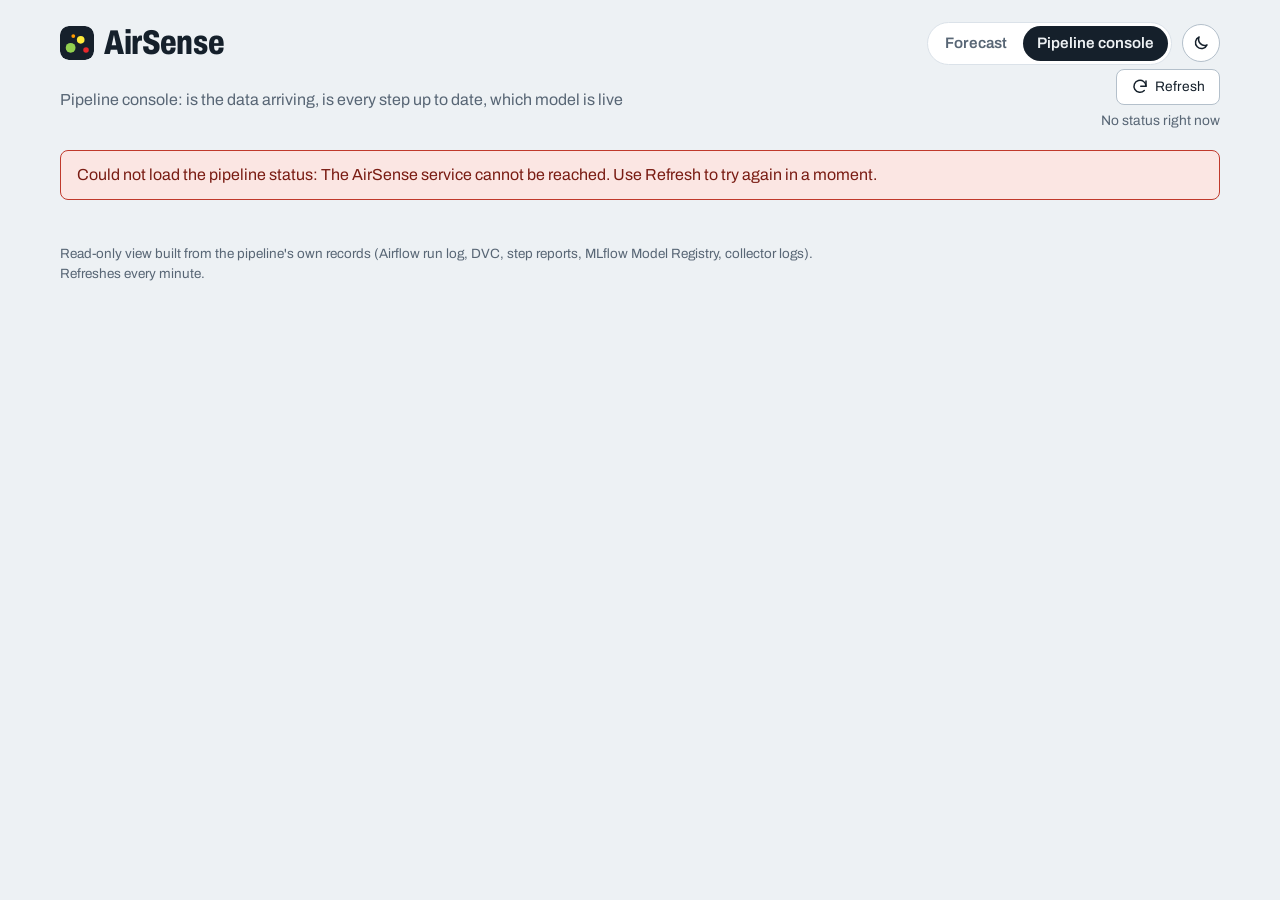
==== commit cdcac334: "Stage 10.7: console fixes, champion-based error limit, Stage 10 docs" ====
--- a/frontend/pipeline.html
+++ b/frontend/pipeline.html
@@ -44,7 +44,7 @@
 
     <section class="status-row" id="status-row" aria-label="Summary"></section>
 
-    <section class="card console-tabs" id="console-tabs" aria-label="Details"></section>
+    <section class="card console-tabs" id="console-tabs" aria-label="Details" hidden></section>
   </main>
 
   <footer class="footer">
--- a/frontend/assets/style.css
+++ b/frontend/assets/style.css
@@ -211,26 +211,19 @@
 .basis { color: var(--muted); font-size: 0.88rem; }
 
 .hours { margin-top: 28px; }
-/* One column per forecast hour: day label, box, tick, time, so they always line up. */
-.strip { display: grid; grid-template-columns: repeat(24, minmax(0, 1fr)); gap: 3px; margin-bottom: 4px; }
-.hour { position: relative; display: grid; grid-template-columns: minmax(0, 1fr); grid-template-rows: 20px 34px 8px 18px; min-width: 0; }
-.hour.newday { margin-left: 6px; }
-.hour.daystart::before {  /* a line where a new day starts, from its label down to the boxes */
-  content: ""; position: absolute; left: -4px; top: 2px; height: 52px; border-left: 2px solid var(--line-strong);
-}
-.hour:first-child.daystart::before { left: 0; height: 16px; }
-.hour-day { width: 0; overflow: visible; font-size: 0.78rem; font-weight: 700; color: var(--muted); white-space: nowrap; padding-left: 3px; position: relative; z-index: 1; }
-.strip .cell {
-  width: 100%; height: 34px; padding: 0; border: 0; border-radius: 5px; background: var(--band);
-  transition: transform 0.1s; box-shadow: inset 0 0 0 1px rgba(0, 0, 0, 0.06);
-}
-.strip .cell:hover, .strip .cell.active { transform: scaleY(1.18); box-shadow: 0 0 0 2px var(--ink); position: relative; z-index: 1; }
-.tick { justify-self: center; width: 1px; height: 4px; margin-top: 3px; background: var(--line-strong); }
-.tick.long { width: 2px; height: 8px; margin-top: 2px; background: var(--muted); }
-.hour-time {
-  position: absolute; left: 50%; bottom: 0; transform: translateX(-50%);
-  font-size: 0.76rem; color: var(--muted); white-space: nowrap; font-variant-numeric: tabular-nums;
-}
+/* Legend of the hour chart: measured (diamond), forecast (dot), peak and low (rings). */
+.chart-legend { display: flex; flex-wrap: wrap; gap: 4px 16px; font-size: 0.86rem; color: var(--muted); }
+.chart-legend span { display: inline-flex; align-items: center; gap: 7px; }
+.chart-legend i { display: inline-block; flex: none; }
+.lg-diamond { width: 9px; height: 9px; transform: rotate(45deg); background: var(--muted); border: 1.5px solid var(--ink); }
+.lg-dot { width: 8px; height: 8px; border-radius: 50%; background: var(--muted); border: 1.5px solid var(--ink); }
+.lg-ring { width: 12px; height: 12px; border-radius: 50%; border: 3px solid; background: var(--muted); }
+.lg-ring.peak { border-color: var(--raises); }
+.lg-ring.low { border-color: var(--lowers); }
+.chart-box.hours-chart { height: 360px; margin-top: 6px; }
+.chart-box.hours-chart canvas:focus-visible { outline: 3px solid var(--accent); outline-offset: 4px; border-radius: 6px; }
+.picked { display: flex; align-items: center; gap: 12px; margin-bottom: 8px; font-weight: 600; }
+button.small { padding: 3px 10px; font-size: 0.86rem; }
 .chart-box { position: relative; height: 290px; margin-top: 14px; }
 
 .tabset { margin-top: 28px; }
@@ -286,10 +279,8 @@
 .callout-city { font-weight: 800; font-size: 1.25rem; font-stretch: 80%; }
 .callout-val { font-size: 0.88rem; color: var(--muted); }
 .muted-callout .callout-city { font-size: 1.05rem; }
-.india-grid { display: grid; grid-template-columns: minmax(0, 1.5fr) minmax(0, 1fr); gap: 32px; align-items: start; }
-.chart-h { font-size: 0.95rem; font-weight: 700; color: var(--muted); margin: 0 0 6px; }
 .chart-box.india { height: 460px; margin-top: 0; }
-.chart-box.cats { height: 380px; margin-top: 0; }
+.chart-box.cats { height: 320px; margin-top: 0; }
 
 /* ---------- forecast: help, footer ---------- */
 .help { padding: 6px 24px; }
@@ -305,7 +296,7 @@
 .footer p { margin: 4px 0; max-width: 100ch; }
 
 /* ---------- pipeline console ---------- */
-.status-row { display: grid; grid-template-columns: repeat(4, minmax(0, 1fr)); gap: 12px; margin-bottom: 20px; }
+.status-row { display: grid; grid-template-columns: repeat(5, minmax(0, 1fr)); gap: 12px; margin-bottom: 20px; }
 .status {
   display: grid; align-content: start; gap: 4px; text-align: left; position: relative; overflow: hidden;
   padding: 14px 16px 14px 20px; border-radius: var(--r-m); background: var(--paper);
@@ -314,7 +305,7 @@
 .status::before { content: ""; position: absolute; left: 0; top: 0; bottom: 0; width: 6px; background: var(--state); }
 .status:hover { transform: translateY(-2px); border-color: var(--line-strong); }
 .status.current { border-color: var(--ink); }
-.status-top { display: flex; justify-content: space-between; align-items: center; gap: 8px; }
+.status-top { display: flex; flex-wrap: wrap; justify-content: space-between; align-items: center; gap: 4px 8px; }
 .status h3 { margin: 0; font-size: 0.9rem; color: var(--muted); font-weight: 600; }
 .status .big-line { margin: 0; font-size: 1.35rem; font-weight: 800; font-stretch: 78%; line-height: 1.2; }
 .status .detail-line { margin: 0; color: var(--muted); font-size: 0.88rem; }
@@ -379,6 +370,7 @@
 .big-stat em { font-style: normal; font-size: 0.84rem; color: var(--muted); }
 .big-stat.warn strong { color: var(--warn); }
 .big-stat.bad strong { color: var(--bad); }
+.big-stat em.why-line { display: block; margin-top: 4px; color: var(--ink); }
 .slots-days, .slots, .slots-axis { display: grid; grid-template-columns: repeat(48, minmax(0, 1fr)); gap: 2px; }
 .slots-days span { font-size: 0.78rem; font-weight: 700; color: var(--muted); border-left: 2px solid var(--line-strong); padding-left: 3px; margin-bottom: 4px; white-space: nowrap; overflow: hidden; }
 .slots span { height: 34px; border-radius: 3px; background: var(--ok); transition: transform 0.1s; }
@@ -412,11 +404,39 @@
 .problem .lvl-WARNING { color: var(--warn); font-weight: 700; }
 .empty-ok { display: flex; align-items: center; gap: 10px; color: var(--muted); margin: 0; }
 
+/* monitoring tab (Stage 10) */
+.sub-h.first { margin-top: 10px; }
+.alert { position: relative; padding: 12px 14px 12px 20px; border-radius: var(--r-s); background: var(--raised); border: 1px solid var(--line); margin-bottom: 10px; overflow: hidden; }
+.alert::before { content: ""; position: absolute; left: 0; top: 0; bottom: 0; width: 5px; background: var(--state); }
+.alert-top { display: flex; flex-wrap: wrap; align-items: center; gap: 8px 12px; }
+.alert p { margin: 6px 0 0; color: var(--muted); font-size: 0.9rem; }
+.sub { display: block; color: var(--muted); font-size: 0.84rem; }
+.alert-top .sub { display: inline; }
+.resolved { margin-top: 10px; font-size: 0.92rem; }
+.resolved summary { cursor: pointer; color: var(--muted); font-weight: 600; }
+.mon-grid { display: grid; grid-template-columns: minmax(0, 1.4fr) minmax(0, 1fr); gap: 24px; align-items: start; }
+.mon-grid table.data td.worse { color: var(--bad); font-weight: 700; }
+.drift { display: grid; gap: 10px; margin-top: 8px; }
+.drift-row { display: grid; grid-template-columns: 220px minmax(0, 1fr) 48px 150px; align-items: center; gap: 12px; font-size: 0.92rem; }
+.drift-bar { position: relative; height: 14px; border-radius: 4px; background: var(--raised); box-shadow: inset 0 0 0 1px var(--line); }
+.drift-bar b { position: absolute; left: 0; top: 0; bottom: 0; border-radius: 4px; background: var(--state); }
+.drift-bar i { position: absolute; top: -4px; bottom: -4px; width: 2px; background: var(--line-strong); }
+.drift-bar i.strong { background: var(--ink); }
+.drift-val { font-variant-numeric: tabular-nums; font-weight: 700; text-align: right; }
+.drift-row .pill { justify-self: start; }
+.key i.tick { width: 2px; height: 14px; border-radius: 0; background: var(--line-strong); }
+.key i.tick.strong { background: var(--ink); }
+.grafana-grid { display: grid; grid-template-columns: repeat(2, minmax(0, 1fr)); gap: 12px; margin-top: 8px; }
+.grafana-grid iframe { width: 100%; height: 240px; border: 1px solid var(--line); border-radius: var(--r-s); background: var(--raised); }
+.note-local { padding: 10px 14px; border-radius: var(--r-s); background: var(--neutral-bg); color: var(--neutral-ink); margin: 6px 0 0; }
+.tool-links { display: flex; flex-wrap: wrap; gap: 10px 22px; margin-top: 12px; }
+
 /* ---------- smaller screens ---------- */
 @media (max-width: 1080px) {
   .cities { grid-template-columns: repeat(5, minmax(0, 1fr)); }
   .detail-head { grid-template-columns: 1fr; }
-  .status-row { grid-template-columns: repeat(2, minmax(0, 1fr)); }
+  .status-row { grid-template-columns: repeat(3, minmax(0, 1fr)); }
+  .mon-grid { grid-template-columns: 1fr; }
   .pipe-grid { grid-template-columns: 1fr; }
   .stage-detail { position: static; }
 }
@@ -443,21 +463,21 @@
   .stat { display: grid; grid-template-columns: 1fr auto; align-items: center; padding: 8px 12px; }
   .stat dd { text-align: right; }
   .stat strong { font-size: 1.2rem; }
-  .strip { gap: 2px; }
-  .hour { grid-template-rows: 20px 28px 8px 18px; }
-  .strip .cell { height: 28px; border-radius: 3px; }
-  .hour.newday { margin-left: 4px; }
-  .hour.daystart::before { height: 46px; left: -3px; }
-  .india-grid { grid-template-columns: 1fr; gap: 20px; }
   .chart-box.cats { height: 300px; }
   .why-key, .factor { grid-template-columns: 1fr 50px; gap: 6px 12px; }
   .factor-bar { grid-column: 1 / -1; grid-row: 2; }
   .why-key { display: none; }
   .help-body { grid-template-columns: 1fr; }
   .chart-box { height: 240px; }
+  .chart-box.hours-chart { height: 300px; }
   .status-row { grid-template-columns: 1fr; }
   .big-stats { grid-template-columns: repeat(2, minmax(0, 1fr)); }
   .model-grid { grid-template-columns: 1fr; }
+  .drift-row { grid-template-columns: minmax(0, 1fr) 40px 128px; gap: 4px 10px; }
+  .drift-row .drift-name { grid-column: 1 / -1; font-weight: 600; }
+  .grafana-grid { grid-template-columns: 1fr; }
+  .kv { grid-template-columns: 1fr; gap: 2px; }
+  .kv dd { margin-bottom: 8px; }
   .dag-wrap, .legend, .graph-hint { display: none; }
   .tabs { gap: 16px; }
   .tabs [role="tab"] { font-size: 0.95rem; }
